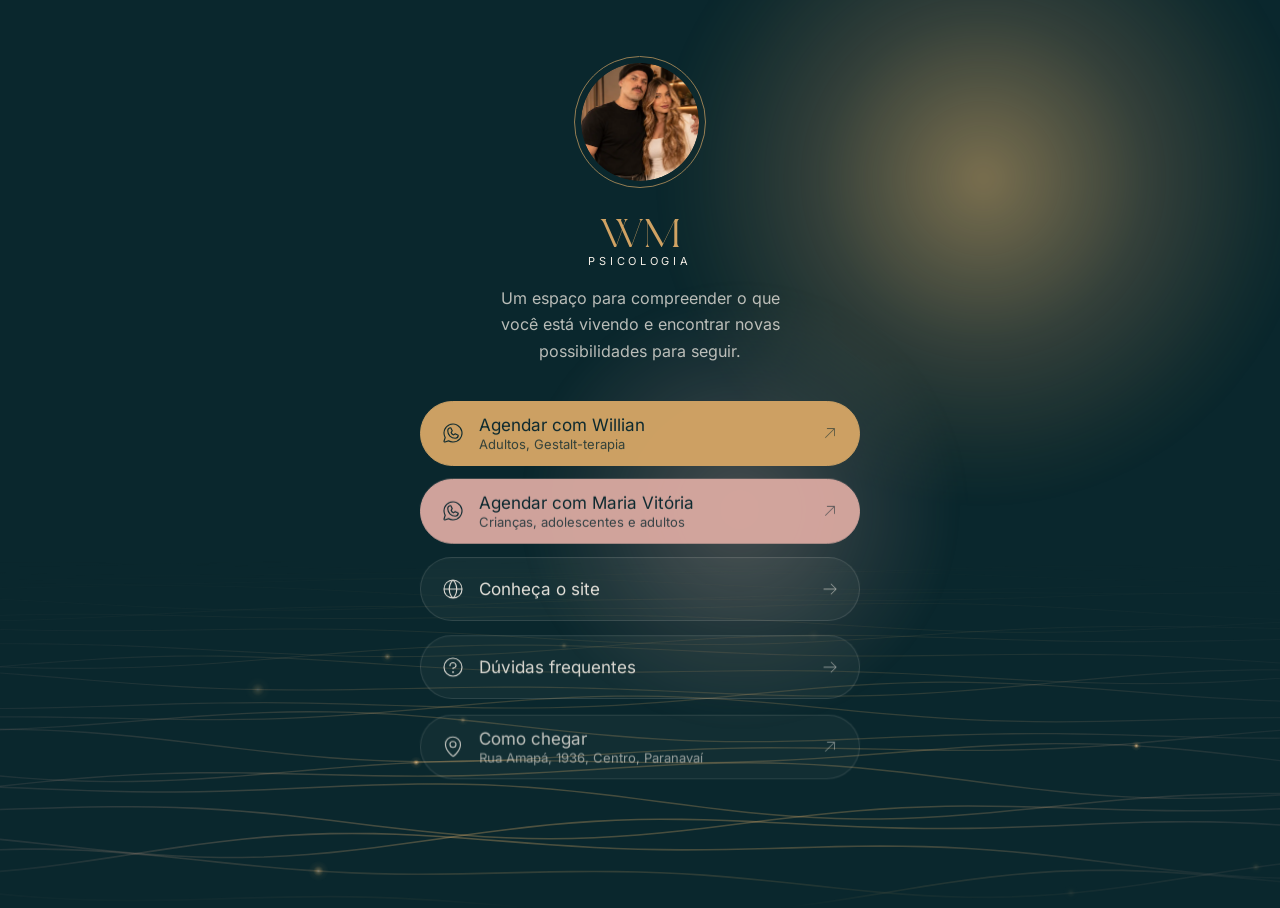
==== links/index.html @ 9122e063 "Adiciona camada de motion: abertura com a ponte, rio animado e animações de rolagem GSAP (ScrollTrig" ====
<!doctype html>
<html lang="pt-BR">
<head>
  <meta charset="utf-8">
  <meta name="viewport" content="width=device-width, initial-scale=1, viewport-fit=cover">
  <title>Links | WM Psicologia</title>
  <meta name="description" content="Agende com Willian Santos ou Maria Vitória Brandão pelo WhatsApp, conheça o site e veja como chegar à WM Psicologia em Paranavaí.">
  <meta name="theme-color" content="#0a272d">
  <link rel="canonical" href="https://wmpsicologia.com.br/links/">
  <meta property="og:type" content="website">
  <meta property="og:locale" content="pt_BR">
  <meta property="og:title" content="WM Psicologia">
  <meta property="og:description" content="Psicoterapia presencial em Paranavaí e online.">
  <meta property="og:url" content="https://wmpsicologia.com.br/links/">
  <meta property="og:image" content="https://wmpsicologia.com.br/assets/img/og-image.jpg">
  <link rel="icon" type="image/png" sizes="48x48" href="../favicon-48.png">
  <link rel="apple-touch-icon" href="../apple-touch-icon.png">
  <link rel="preload" href="../assets/fonts/aleiakids.woff2" as="font" type="font/woff2" crossorigin>
  <link rel="stylesheet" href="../assets/css/style.css">
  <script>
    (function (d) {
      var h = d.documentElement;
      h.classList.add('js');
      if (window.matchMedia('(prefers-reduced-motion: reduce)').matches) return;
      h.classList.add('motion');
      setTimeout(function () { if (!window.__wmMotion) h.classList.remove('motion'); }, 4000);
    })(document);
  </script>
  <style>
    body { background: var(--ink); color: var(--on-dark); padding-bottom: 0; }
    .bio { position: relative; min-height: 100dvh; overflow: hidden; display: flex; justify-content: center; padding: 56px 20px 40px; }
    .bio__inner { position: relative; z-index: 1; width: 100%; max-width: 440px; display: flex; flex-direction: column; align-items: center; text-align: center; }
    .bio__photo { position: relative; width: 132px; height: 132px; border-radius: 50%; padding: 7px; }
    .bio__photo > div { width: 100%; height: 100%; border-radius: 50%; overflow: hidden; }
    .bio__ring { position: absolute; inset: 0; width: 100%; height: 100%; overflow: visible; transform: rotate(-90deg); }
    .bio__ring circle { fill: none; stroke: rgba(209,163,100,.7); stroke-width: 1; }
    .motion .bio__inner > * { visibility: hidden; }
    .bio .river { height: 42%; }
    .bio-link { position: relative; overflow: hidden; }
    .bio-link::before { content: ""; position: absolute; inset: 0; border-radius: inherit; pointer-events: none; background: radial-gradient(260px circle at var(--mx, 50%) var(--my, 50%), rgba(255,244,228,.16), transparent 65%); opacity: 0; transition: opacity .4s var(--ease); }
    .bio-link:hover::before { opacity: 1; }
    .bio-link > * { position: relative; }
    .bio-link .icon:first-child { transition: transform .5s var(--ease); }
    .bio-link:hover .icon:last-child { transform: translate(3px, -3px); }
    .bio-link .icon:last-child { transition: transform .5s var(--ease), opacity .3s; }
    .bio__photo img { width: 100%; height: 100%; border-radius: 50%; object-fit: cover; object-position: 50% 12%; }
    .bio .brand { align-items: center; margin-top: 24px; }
    .bio .brand__wm { font-size: 2.5rem; }
    .bio .brand__sub { font-size: .6875rem; }
    .bio__tag { margin: 18px 0 36px; color: var(--on-dark-muted); font-size: 1rem; max-width: 30ch; }
    .bio__links { width: 100%; display: grid; gap: 12px; }
    .bio-link { display: flex; align-items: center; gap: 14px; width: 100%; min-height: 64px; padding: 12px 20px; border-radius: var(--pill); text-decoration: none; text-align: left; border: 1px solid var(--on-dark-faint); background: rgba(246,240,232,.04); color: var(--on-dark); transition: border-color .35s var(--ease), background-color .35s var(--ease), transform .35s var(--ease); }
    .bio-link:hover { border-color: rgba(209,163,100,.6); background: rgba(246,240,232,.08); }
    .bio-link:active { transform: scale(.99); }
    .bio-link .icon { width: 24px; height: 24px; }
    .bio-link span { flex: 1; display: flex; flex-direction: column; line-height: 1.3; }
    .bio-link small { font-size: .8125rem; opacity: .75; }
    .bio-link .icon:last-child { width: 18px; height: 18px; opacity: .6; }
    .bio-link--will { background: var(--gold); border-color: var(--gold); color: var(--ink); }
    .bio-link--will:hover { background: var(--gold-200); border-color: var(--gold-200); }
    .bio-link--mavi { background: var(--rose); border-color: var(--rose); color: var(--ink); }
    .bio-link--mavi:hover { background: #e4b9b2; border-color: #e4b9b2; }
    .bio-link--will small, .bio-link--mavi small { opacity: .8; }
    .bio__foot { margin-top: 40px; font-size: .8125rem; color: var(--on-dark-muted); line-height: 1.7; }
  </style>
</head>
<body>
  <svg width="0" height="0" style="position:absolute" aria-hidden="true">
    <!-- Ícones: Phosphor Icons (light), licença MIT -->
    <symbol id="i-wa" viewBox="0 0 256 256"><path d="M186.68,146.63l-32-16a6,6,0,0,0-6,.38L133,141.46A42.49,42.49,0,0,1,114.54,123L125,107.33a6,6,0,0,0,.38-6l-16-32A6,6,0,0,0,104,66a38,38,0,0,0-38,38,86.1,86.1,0,0,0,86,86,38,38,0,0,0,38-38A6,6,0,0,0,186.68,146.63ZM152,178a74.09,74.09,0,0,1-74-74,26,26,0,0,1,22.42-25.75l12.66,25.32-10.39,15.58a6,6,0,0,0-.54,5.63,54.43,54.43,0,0,0,29.07,29.07,6,6,0,0,0,5.63-.54l15.58-10.39,25.32,12.66A26,26,0,0,1,152,178ZM128,26A102,102,0,0,0,38.35,176.69L26.73,211.56a14,14,0,0,0,17.71,17.71l34.87-11.62A102,102,0,1,0,128,26Zm0,192a90,90,0,0,1-45.06-12.08,6.09,6.09,0,0,0-3-.81,6.2,6.2,0,0,0-1.9.31L40.65,217.88a2,2,0,0,1-2.53-2.53L50.58,178a6,6,0,0,0-.5-4.91A90,90,0,1,1,128,218Z"/></symbol>
    <symbol id="i-pin" viewBox="0 0 256 256"><path d="M128,66a38,38,0,1,0,38,38A38,38,0,0,0,128,66Zm0,64a26,26,0,1,1,26-26A26,26,0,0,1,128,130Zm0-112a86.1,86.1,0,0,0-86,86c0,30.91,14.34,63.74,41.47,94.94a252.32,252.32,0,0,0,41.09,38,6,6,0,0,0,6.88,0,252.32,252.32,0,0,0,41.09-38c27.13-31.2,41.47-64,41.47-94.94A86.1,86.1,0,0,0,128,18Zm0,206.51C113,212.93,54,163.62,54,104a74,74,0,0,1,148,0C202,163.62,143,212.93,128,224.51Z"/></symbol>
    <symbol id="i-arrow" viewBox="0 0 256 256"><path d="M220.24,132.24l-72,72a6,6,0,0,1-8.48-8.48L201.51,134H40a6,6,0,0,1,0-12H201.51L139.76,60.24a6,6,0,0,1,8.48-8.48l72,72A6,6,0,0,1,220.24,132.24Z"/></symbol>
    <symbol id="i-arrow-ur" viewBox="0 0 256 256"><path d="M198,64V168a6,6,0,0,1-12,0V78.48L68.24,196.24a6,6,0,0,1-8.48-8.48L177.52,70H88a6,6,0,0,1,0-12H192A6,6,0,0,1,198,64Z"/></symbol>
    <symbol id="i-plus" viewBox="0 0 256 256"><path d="M222,128a6,6,0,0,1-6,6H134v82a6,6,0,0,1-12,0V134H40a6,6,0,0,1,0-12h82V40a6,6,0,0,1,12,0v82h82A6,6,0,0,1,222,128Z"/></symbol>
    <symbol id="i-nav" viewBox="0 0 256 256"><path d="M236.65,108.1,60.72,42.83l-.13,0A14,14,0,0,0,42.78,60.59s0,.09,0,.13L108.1,236.65A13.77,13.77,0,0,0,121.28,246h.26a13.8,13.8,0,0,0,13.14-9.88l0-.15,22.14-79.1L236,134.73l.15,0a14,14,0,0,0,.53-26.58Zm-4,15.1-82.26,23a6,6,0,0,0-4.16,4.16l-23,82.26a1.85,1.85,0,0,1-1.86,1.36,1.82,1.82,0,0,1-1.92-1.35.61.61,0,0,0,0-.12L54.11,56.62a2,2,0,0,1,2.51-2.51l175.91,65.26.12,0a2,2,0,0,1,0,3.79Z"/></symbol>
    <symbol id="i-globe" viewBox="0 0 256 256"><path d="M128,26A102,102,0,1,0,230,128,102.12,102.12,0,0,0,128,26Zm89.8,96H173.89c-1.54-40.77-18.48-68.23-30.43-82.67A90.19,90.19,0,0,1,217.8,122ZM128,215.83a110,110,0,0,1-15.19-19.45A128.37,128.37,0,0,1,94.13,134h67.74a128.37,128.37,0,0,1-18.68,62.38A110,110,0,0,1,128,215.83ZM94.13,122a128.37,128.37,0,0,1,18.68-62.38A110,110,0,0,1,128,40.17a110,110,0,0,1,15.19,19.45A128.37,128.37,0,0,1,161.87,122Zm18.41-82.67c-12,14.44-28.89,41.9-30.43,82.67H38.2A90.19,90.19,0,0,1,112.54,39.33ZM38.2,134H82.11c1.54,40.77,18.48,68.23,30.43,82.67A90.19,90.19,0,0,1,38.2,134Zm105.26,82.67c11.95-14.44,28.89-41.9,30.43-82.67H217.8A90.19,90.19,0,0,1,143.46,216.67Z"/></symbol>
    <symbol id="i-home" viewBox="0 0 256 256"><path d="M240,210H222V131.17l5.76,5.76a6,6,0,0,0,8.48-8.49L137.9,30.09a14,14,0,0,0-19.8,0L19.76,128.44a6,6,0,0,0,8.48,8.49L34,131.17V210H16a6,6,0,0,0,0,12H240a6,6,0,0,0,0-12ZM46,119.17l80.58-80.59a2,2,0,0,1,2.84,0L210,119.17V210H158V152a6,6,0,0,0-6-6H104a6,6,0,0,0-6,6v58H46ZM146,210H110V158h36Z"/></symbol>
    <symbol id="i-question" viewBox="0 0 256 256"><path d="M138,180a10,10,0,1,1-10-10A10,10,0,0,1,138,180ZM128,74c-21,0-38,15.25-38,34v4a6,6,0,0,0,12,0v-4c0-12.13,11.66-22,26-22s26,9.87,26,22-11.66,22-26,22a6,6,0,0,0-6,6v8a6,6,0,0,0,12,0v-2.42c18.11-2.58,32-16.66,32-33.58C166,89.25,149,74,128,74Zm102,54A102,102,0,1,1,128,26,102.12,102.12,0,0,1,230,128Zm-12,0a90,90,0,1,0-90,90A90.1,90.1,0,0,0,218,128Z"/></symbol>
  </svg>
  <main class="bio">
    <div class="glow" aria-hidden="true"></div>
    <canvas class="river" data-river aria-hidden="true"></canvas>
    <div class="bio__inner">
      <div class="bio__photo">
        <svg class="bio__ring" viewBox="0 0 132 132" aria-hidden="true" focusable="false"><circle cx="66" cy="66" r="65.5"/></svg>
        <div><img src="../assets/img/duo-arch-sm.webp" width="480" height="586" alt="Willian Santos e Maria Vitória Brandão"></div>
      </div>
      <a class="brand" href="../" aria-label="WM Psicologia, página inicial">
        <span class="brand__wm">WM</span>
        <span class="brand__sub">Psicologia</span>
      </a>
      <p class="bio__tag">Um espaço para compreender o que você está vivendo e encontrar novas possibilidades para seguir.</p>

      <div class="bio__links">
        <a class="bio-link bio-link--will" href="https://wa.me/5544998460313?text=Ol%C3%A1%2C%20Willian!%20Vim%20pelo%20site%20da%20WM%20Psicologia%20e%20gostaria%20de%20agendar%20uma%20conversa." target="_blank" rel="noopener">
          <svg class="icon" aria-hidden="true"><use href="#i-wa"/></svg>
          <span>Agendar com Willian<small>Adultos, Gestalt-terapia</small></span>
          <svg class="icon" aria-hidden="true"><use href="#i-arrow-ur"/></svg>
        </a>
        <a class="bio-link bio-link--mavi" href="https://wa.me/5544991788720?text=Ol%C3%A1%2C%20Maria%20Vit%C3%B3ria!%20Vim%20pelo%20site%20da%20WM%20Psicologia%20e%20gostaria%20de%20agendar%20uma%20conversa." target="_blank" rel="noopener">
          <svg class="icon" aria-hidden="true"><use href="#i-wa"/></svg>
          <span>Agendar com Maria Vitória<small>Crianças, adolescentes e adultos</small></span>
          <svg class="icon" aria-hidden="true"><use href="#i-arrow-ur"/></svg>
        </a>
        <a class="bio-link" href="../">
          <svg class="icon" aria-hidden="true"><use href="#i-globe"/></svg>
          <span>Conheça o site</span>
          <svg class="icon" aria-hidden="true"><use href="#i-arrow"/></svg>
        </a>
        <a class="bio-link" href="../#duvidas">
          <svg class="icon" aria-hidden="true"><use href="#i-question"/></svg>
          <span>Dúvidas frequentes</span>
          <svg class="icon" aria-hidden="true"><use href="#i-arrow"/></svg>
        </a>
        <a class="bio-link" href="https://www.google.com/maps/dir/?api=1&amp;destination=Rua%20Amap%C3%A1%2C%201936%2C%20Centro%2C%20Paranava%C3%AD%20-%20PR" target="_blank" rel="noopener">
          <svg class="icon" aria-hidden="true"><use href="#i-pin"/></svg>
          <span>Como chegar<small>Rua Amapá, 1936, Centro, Paranavaí</small></span>
          <svg class="icon" aria-hidden="true"><use href="#i-arrow-ur"/></svg>
        </a>
      </div>

      <p class="bio__foot">Willian Santos, CRP 08/20970<br>Maria Vitória Brandão, CRP 08/48935</p>
    </div>
  </main>
  <script src="../assets/js/vendor/gsap.min.js" defer></script>
  <script src="../assets/js/vendor/ScrollTrigger.min.js" defer></script>
  <script src="../assets/js/vendor/SplitText.min.js" defer></script>
  <script src="../assets/js/vendor/DrawSVGPlugin.min.js" defer></script>
  <script src="../assets/js/vendor/MotionPathPlugin.min.js" defer></script>
  <script src="../assets/js/vendor/CustomEase.min.js" defer></script>
  <script src="../assets/js/vendor/lenis.min.js" defer></script>
  <script src="../assets/js/river.js" defer></script>
  <script src="../assets/js/main.js" defer></script>
</body>
</html>
---- assets/css/style.css ----
/* =========================================================
   WM Psicologia
   Mesclagem de marcas: Willian Santos (azul profundo + dourado)
   e Maria Vitória Brandão (areia + rosé).
   ========================================================= */

@font-face {
  font-family: "Aleiakids";
  src: url("../fonts/aleiakids.woff2") format("woff2");
  font-weight: 400;
  font-style: normal;
  font-display: swap;
}
@font-face {
  font-family: "Inter";
  src: url("../fonts/inter-latin.woff2") format("woff2");
  font-weight: 100 900;
  font-style: normal;
  font-display: swap;
  unicode-range: U+0000-00FF, U+0131, U+0152-0153, U+02BB-02BC, U+02C6, U+02DA, U+02DC, U+0304, U+0308, U+0329, U+2000-206F, U+20AC, U+2122, U+2191, U+2193, U+2212, U+2215, U+FEFF, U+FFFD;
}
@font-face {
  font-family: "Inter";
  src: url("../fonts/inter-latin-ext.woff2") format("woff2");
  font-weight: 100 900;
  font-style: normal;
  font-display: swap;
  unicode-range: U+0100-02BA, U+02BD-02C5, U+02C7-02CC, U+02CE-02D7, U+02DD-02FF, U+0304, U+0308, U+0329, U+1D00-1DBF, U+1E00-1E9F, U+1EF2-1EFF, U+2020, U+20A0-20AB, U+20AD-20C0, U+2113, U+2C60-2C7F, U+A720-A7FF;
}

:root {
  /* Willian Santos */
  --ink: #0a272d;
  --ink-950: #031317;
  --ink-900: #071e23;
  --ink-800: #133a42;
  --ink-700: #1c4e58;
  --gold: #d1a364;
  --gold-200: #eeba73;
  --gold-50: #faefe4;
  /* Maria Vitória Brandão */
  --sand: #f6f0e8;
  --paper: #fbf8f4;
  --rose: #d9a8a0;
  --rose-soft: #f1e0db;
  --tinta: #43393a;

  --on-dark: #f6f0e8;
  --on-dark-muted: rgba(246, 240, 232, 0.74);
  --on-dark-faint: rgba(246, 240, 232, 0.14);
  --on-light: #0a272d;
  --on-light-muted: rgba(10, 39, 45, 0.74);
  --on-light-faint: rgba(10, 39, 45, 0.12);

  --serif: "Aleiakids", "Cormorant Garamond", Georgia, serif;
  --sans: "Inter", system-ui, -apple-system, "Segoe UI", Roboto, sans-serif;

  --radius: 20px;
  --radius-lg: 28px;
  --pill: 999px;
  --container: 1240px;
  --gutter: clamp(20px, 4vw, 48px);
  --section-y: clamp(88px, 11vw, 152px);
  --header-h: 72px;
  --ease: cubic-bezier(0.16, 1, 0.3, 1);
}

*, *::before, *::after { box-sizing: border-box; }
html { -webkit-text-size-adjust: 100%; scroll-behavior: smooth; scroll-padding-top: calc(var(--header-h) + 16px); }
body {
  margin: 0;
  font-family: var(--sans);
  font-size: 1.0625rem;
  line-height: 1.65;
  color: var(--on-light);
  background: var(--sand);
  -webkit-font-smoothing: antialiased;
  text-rendering: optimizeLegibility;
}
img { display: block; max-width: 100%; height: auto; }
a { color: inherit; }
p { margin: 0 0 1em; }
h1, h2, h3 { font-family: var(--serif); font-weight: 400; line-height: 1.1; letter-spacing: -0.005em; margin: 0; text-wrap: balance; }
ul, ol { margin: 0; padding: 0; list-style: none; }
button { font: inherit; }
:focus-visible { outline: 2px solid var(--gold); outline-offset: 3px; border-radius: 6px; }

.sr-only { position: absolute; width: 1px; height: 1px; padding: 0; margin: -1px; overflow: hidden; clip: rect(0 0 0 0); white-space: nowrap; border: 0; }
.skip-link { position: absolute; left: 16px; top: -60px; z-index: 100; background: var(--gold); color: var(--ink); padding: 10px 16px; border-radius: var(--pill); font-weight: 600; text-decoration: none; }
.skip-link:focus { top: 12px; }

.container { width: 100%; max-width: var(--container); margin: 0 auto; padding: 0 var(--gutter); }
.section { position: relative; padding: var(--section-y) 0; overflow: hidden; }
.is-dark { background: var(--ink); color: var(--on-dark); }
.is-sand { background: var(--sand); }
.is-paper { background: var(--paper); }

.icon { width: 1.25em; height: 1.25em; flex: none; fill: currentColor; }

/* Warm glow inspired by the references, recoloured to the brand gold and rosé */
.glow { position: absolute; inset: 0; pointer-events: none; z-index: 0; }
.glow::before, .glow::after { content: ""; position: absolute; border-radius: 50%; filter: blur(10px); }
.glow::before {
  width: min(900px, 110vw); aspect-ratio: 1; right: -12%; top: -30%;
  background: radial-gradient(closest-side, rgba(238, 186, 115, 0.5), rgba(214, 160, 110, 0.2) 38%, rgba(209, 163, 100, 0.05) 62%, transparent 74%);
}
.glow::after {
  width: min(620px, 90vw); aspect-ratio: 1; right: 18%; top: 22%;
  background: radial-gradient(closest-side, rgba(217, 168, 160, 0.3), rgba(217, 168, 160, 0.08) 50%, transparent 72%);
}
.glow--low::before { top: auto; bottom: -55%; right: auto; left: -18%; opacity: 0.7; }
.glow--low::after { top: auto; bottom: -10%; right: auto; left: 20%; }
.glow--center::before { right: 50%; transform: translateX(50%); top: -40%; }
.glow--center::after { right: 50%; transform: translateX(50%); top: 10%; }
.section > .container, .hero > .container { position: relative; z-index: 1; }

/* Thin outline circles, echoing ref1 */
.rings { position: absolute; pointer-events: none; z-index: 0; display: grid; grid-template-columns: repeat(3, 1fr); gap: 18px; }
.rings span { width: clamp(64px, 8vw, 104px); aspect-ratio: 1; border-radius: 50%; border: 1px solid rgba(209, 163, 100, 0.18); }

/* ---------- Typography helpers ---------- */
.eyebrow { font-size: 0.8125rem; letter-spacing: 0.16em; text-transform: uppercase; font-weight: 500; color: var(--gold); margin: 0 0 22px; }
.h-xl { font-size: clamp(2.5rem, 5.4vw, 4.5rem); }
.h-lg { font-size: clamp(2.125rem, 4.2vw, 3.5rem); }
.h-md { font-size: clamp(1.625rem, 2.6vw, 2.25rem); }
.lead { font-size: clamp(1.125rem, 1.5vw, 1.3125rem); line-height: 1.55; }
.muted-dark { color: var(--on-dark-muted); }
.muted-light { color: var(--on-light-muted); }
.accent { color: var(--gold); }

/* ---------- Buttons ---------- */
.btn {
  display: inline-flex; align-items: center; justify-content: center; gap: 10px;
  min-height: 52px; padding: 0 26px; border-radius: var(--pill);
  font-weight: 500; font-size: 1rem; letter-spacing: 0.005em; text-decoration: none; white-space: nowrap;
  border: 1px solid transparent; cursor: pointer;
  transition: transform 0.35s var(--ease), background-color 0.35s var(--ease), color 0.35s var(--ease), border-color 0.35s var(--ease), box-shadow 0.35s var(--ease);
}
.btn:active { transform: translateY(1px) scale(0.99); }
.btn .icon { width: 1.25em; height: 1.25em; }
.btn--gold { background: var(--gold); color: var(--ink); }
.btn--gold:hover { background: var(--gold-200); box-shadow: 0 10px 30px -12px rgba(209, 163, 100, 0.65); }
.btn--rose { background: var(--rose); color: var(--ink); }
.btn--rose:hover { background: #e4b9b2; box-shadow: 0 10px 30px -12px rgba(217, 168, 160, 0.7); }
.btn--ghost-dark { color: var(--on-dark); border-color: rgba(246, 240, 232, 0.32); }
.btn--ghost-dark:hover { border-color: var(--gold); color: var(--gold); }
.btn--ghost-light { color: var(--ink); border-color: rgba(10, 39, 45, 0.28); }
.btn--ghost-light:hover { border-color: var(--ink); background: var(--ink); color: var(--on-dark); }
.btn--ink { background: var(--ink); color: var(--on-dark); }
.btn--ink:hover { background: var(--ink-800); }

.text-link { display: inline-flex; align-items: center; gap: 8px; font-weight: 500; text-decoration: none; border-bottom: 1px solid currentColor; padding-bottom: 2px; transition: gap 0.3s var(--ease), color 0.3s var(--ease); }
.text-link:hover { gap: 12px; }

/* ---------- Header ---------- */
.site-header {
  position: fixed; inset: 0 0 auto 0; z-index: 50; height: calc(var(--header-h) + env(safe-area-inset-top, 0px)); padding-top: env(safe-area-inset-top, 0px);
  display: flex; align-items: center; color: var(--on-dark);
  transition: background-color 0.4s var(--ease), box-shadow 0.4s var(--ease);
}
.site-header.is-solid { background: rgba(7, 30, 35, 0.9); -webkit-backdrop-filter: blur(14px); backdrop-filter: blur(14px); box-shadow: 0 1px 0 var(--on-dark-faint); }
.site-header .container { display: flex; align-items: center; justify-content: space-between; gap: 24px; }
.brand { display: inline-flex; flex-direction: column; line-height: 1; text-decoration: none; }
.brand__wm { font-family: var(--serif); font-size: 1.75rem; color: var(--gold); letter-spacing: 0.02em; }
.brand__sub { font-size: 0.625rem; letter-spacing: 0.34em; text-transform: uppercase; margin-top: 4px; color: var(--on-dark); }
.nav { display: flex; align-items: center; gap: clamp(20px, 2.6vw, 36px); }
.nav a:not(.btn) { font-size: 0.9375rem; text-decoration: none; color: var(--on-dark-muted); transition: color 0.3s; }
.nav a:not(.btn):hover { color: var(--gold); }
.nav .btn { min-height: 42px; padding: 0 20px; font-size: 0.9375rem; }

/* ---------- Hero ---------- */
.hero { position: relative; min-height: 100dvh; display: flex; align-items: center; padding: calc(var(--header-h) + 40px) 0 72px; background: var(--ink); color: var(--on-dark); overflow: hidden; }
.hero__grid { display: grid; grid-template-columns: 1.08fr 0.92fr; gap: clamp(40px, 6vw, 96px); align-items: center; }
.hero h1 { max-width: 13ch; }
.hero__sub { margin: 28px 0 40px; max-width: 34ch; color: var(--on-dark-muted); }
.hero__actions { display: flex; flex-wrap: wrap; align-items: center; gap: 16px 28px; }
.hero__actions .text-link { color: var(--on-dark); }
.hero__media { position: relative; justify-self: end; width: min(100%, 470px); }
.arch { position: relative; border-radius: 999px 999px var(--radius-lg) var(--radius-lg); overflow: hidden; aspect-ratio: 770 / 940; background: var(--ink-800); }
.arch img { width: 100%; height: 100%; object-fit: cover; }
.arch-outline { position: absolute; left: 36px; top: -18px; width: calc(100% - 18px); height: calc(100% - 18px); overflow: visible; pointer-events: none; z-index: -1; }
.arch-outline path { fill: none; stroke: rgba(209, 163, 100, 0.55); stroke-width: 1; }
.hero .rings { left: -56px; bottom: -64px; }

/* ---------- Empathy ---------- */
.statement { font-size: clamp(2rem, 4.6vw, 3.875rem); line-height: 1.12; max-width: 20ch; }
.statement .soft { color: #84663d; }
.empathy__body { margin: clamp(48px, 6vw, 80px) 0 0 auto; width: min(100%, 560px); color: var(--on-light-muted); }
.empathy__body p:first-child { color: var(--on-light); font-size: 1.1875rem; }
.flow-line { position: absolute; left: 0; right: 0; bottom: 0; width: 100%; height: 160px; pointer-events: none; }
.flow-line path { fill: none; stroke: var(--gold); stroke-width: 1.2; opacity: 0.55; }

/* ---------- When to seek ---------- */
.when__head { max-width: 640px; }
.when__head p { margin-top: 18px; }
.when__grid { display: grid; grid-template-columns: repeat(3, 1fr); gap: 0 clamp(24px, 3.5vw, 56px); margin-top: clamp(48px, 6vw, 80px); counter-reset: when; }
.when__grid li { counter-increment: when; padding: 26px 0 34px; border-top: 1px solid var(--on-dark-faint); font-size: 1.0625rem; line-height: 1.55; color: var(--on-dark); }
.when__grid li::before { content: counter(when, decimal-leading-zero); display: block; font-family: var(--serif); color: var(--gold); font-size: 1.375rem; margin-bottom: 10px; }
.when__close { margin-top: clamp(48px, 6vw, 72px); display: flex; flex-wrap: wrap; align-items: end; justify-content: space-between; gap: 32px; padding-top: clamp(40px, 5vw, 56px); border-top: 1px solid rgba(209, 163, 100, 0.35); }
.when__close p { font-family: var(--serif); font-size: clamp(1.75rem, 3.2vw, 2.625rem); line-height: 1.15; color: var(--gold); margin: 0; max-width: 22ch; }

/* ---------- Approach ---------- */
.approach__grid { display: grid; grid-template-columns: 0.9fr 1.1fr; gap: clamp(48px, 7vw, 120px); align-items: start; }
.approach__intro { position: sticky; top: calc(var(--header-h) + 40px); }
.approach__intro .h-lg { margin-bottom: 24px; }
.approach__lines { margin-top: 36px; display: grid; gap: 18px; }
.approach__lines div { display: grid; grid-template-columns: 44px 1fr; gap: 16px; align-items: start; }
.approach__lines img { width: 44px; height: auto; margin-top: 4px; }
.approach__lines p { margin: 0; color: var(--on-light-muted); font-size: 0.98rem; }
.approach__lines strong { color: var(--on-light); font-weight: 600; }
.path { position: relative; padding-left: 56px; }
.path__rail { position: absolute; left: 11px; top: 20px; bottom: 20px; width: 2px; background: rgba(209, 163, 100, 0.22); border-radius: 2px; overflow: hidden; }
.path__fill { position: absolute; inset: 0; background: var(--gold); transform-origin: top; }
.path__step { position: relative; padding-bottom: clamp(40px, 5vw, 64px); }
.path__step:last-child { padding-bottom: 0; }
.path__step::before { content: ""; position: absolute; z-index: 1; left: -56px; top: 8px; width: 24px; height: 24px; border-radius: 50%; background: var(--gold); border: 2px solid var(--gold); box-shadow: 0 0 0 0 rgba(209, 163, 100, 0.45); transition: background-color 0.5s var(--ease), box-shadow 0.8s var(--ease); }
.motion .path__step::before { background: var(--sand); }
.motion .path__step.is-active::before { background: var(--gold); box-shadow: 0 0 0 8px rgba(209, 163, 100, 0.16); }
.path__step h3 { font-size: clamp(1.5rem, 2.2vw, 2rem); margin-bottom: 14px; }
.path__step p { color: var(--on-light-muted); margin: 0; max-width: 52ch; }

/* ---------- Professionals ---------- */
.pros__head { max-width: 680px; margin-bottom: clamp(48px, 6vw, 80px); }
.pros__head p { margin-top: 18px; }
.pros__grid { display: grid; grid-template-columns: 1fr 1fr; gap: clamp(24px, 3vw, 40px); align-items: start; }
.pro { border-radius: var(--radius-lg); overflow: hidden; display: flex; flex-direction: column; }
.pro--will { background: var(--ink); color: var(--on-dark); }
.pro--mavi { background: var(--rose-soft); color: var(--tinta); margin-top: clamp(0px, 6vw, 88px); }
.pro__photo { aspect-ratio: 4 / 5; overflow: hidden; }
.pro__photo img { width: 100%; height: 100%; object-fit: cover; transition: transform 1.2s var(--ease); }
.pro:hover .pro__photo img { transform: scale(1.03); }
.pro__body { padding: clamp(28px, 3.4vw, 44px); display: flex; flex-direction: column; gap: 22px; }
.pro__top { display: flex; justify-content: space-between; align-items: flex-start; gap: 16px; }
.pro__name { font-size: clamp(1.75rem, 2.6vw, 2.25rem); }
.pro__crp { margin-top: 8px; font-size: 0.875rem; letter-spacing: 0.04em; }
.pro--will .pro__crp { color: var(--gold); }
.pro--mavi .pro__crp { color: #8a5a52; }
.pro__symbol { width: 56px; height: auto; flex: none; opacity: 0.95; }
.pro__bio { margin: 0; font-size: 1.0625rem; }
.pro--will .pro__bio { color: var(--on-dark-muted); }
.pro__facts { display: grid; gap: 0; }
.pro__facts div { display: grid; grid-template-columns: 120px 1fr; gap: 16px; padding: 14px 0; font-size: 0.96rem; }
.pro__facts div + div { border-top: 1px solid; }
.pro--will .pro__facts div + div { border-color: var(--on-dark-faint); }
.pro--mavi .pro__facts div + div { border-color: rgba(67, 57, 58, 0.14); }
.pro__facts dt { opacity: 0.7; }
.pro__facts dd { margin: 0; }
.plans { display: flex; flex-wrap: wrap; gap: 6px; margin-top: 10px; }
.plans li { font-size: 0.8125rem; padding: 4px 11px; border-radius: var(--pill); background: rgba(255, 255, 255, 0.55); border: 1px solid rgba(67, 57, 58, 0.12); }
.pro .btn { align-self: flex-start; margin-top: 6px; }
.pro--mavi .btn--rose { background: var(--tinta); color: var(--sand); }
.pro--mavi .btn--rose:hover { background: #564a4b; box-shadow: 0 10px 30px -14px rgba(67, 57, 58, 0.6); }

/* ---------- First contact ---------- */
.steps__head { max-width: 640px; }
.steps-wrap { position: relative; margin-top: clamp(56px, 7vw, 96px); }
.steps { display: grid; grid-template-columns: repeat(3, 1fr); gap: clamp(28px, 4vw, 64px); position: relative; }
.steps__line { position: absolute; top: 34px; left: 0; right: 0; height: 1px; background: rgba(209, 163, 100, 0.18); }
.steps__fill { position: absolute; inset: 0; background: linear-gradient(90deg, var(--gold), var(--rose)); transform-origin: left; }
.steps__dot { position: absolute; left: 0; top: 50%; width: 11px; height: 11px; margin: -5.5px 0 0 -5.5px; border-radius: 50%; background: var(--gold-50); box-shadow: 0 0 0 4px rgba(209, 163, 100, 0.25), 0 0 24px 6px rgba(238, 186, 115, 0.55); opacity: 0; }
.step__num { position: relative; z-index: 1; display: inline-grid; place-items: center; width: 68px; height: 68px; border-radius: 50%; background: var(--ink); border: 1px solid var(--gold); font-family: var(--serif); font-size: 1.75rem; color: var(--gold); margin-bottom: 28px; }
.step h3 { font-size: clamp(1.375rem, 2vw, 1.75rem); margin-bottom: 12px; }
.step p { color: var(--on-dark-muted); margin: 0; max-width: 34ch; }
.steps__cta { margin-top: clamp(48px, 6vw, 72px); }

/* ---------- Location ---------- */
.place__grid { display: grid; grid-template-columns: 1fr 1fr; gap: clamp(40px, 6vw, 96px); align-items: center; }
.place__text .h-lg { margin-bottom: 24px; }
.place__text > p { color: var(--on-light-muted); max-width: 46ch; }
.address { display: flex; gap: 16px; align-items: flex-start; margin: 36px 0; padding: 24px 0; border-top: 1px solid var(--on-light-faint); border-bottom: 1px solid var(--on-light-faint); }
.address .icon { width: 28px; height: 28px; color: var(--gold); margin-top: 2px; }
.address strong { display: block; font-family: var(--serif); font-weight: 400; font-size: 1.5rem; line-height: 1.2; }
.address span { color: var(--on-light-muted); font-size: 0.96rem; }
.place__actions { display: flex; flex-wrap: wrap; gap: 14px; }
.place__photo { border-radius: var(--radius-lg); overflow: hidden; aspect-ratio: 1000 / 801; }
.place__photo img { width: 100%; height: 100%; object-fit: cover; }
.map { margin-top: clamp(48px, 6vw, 80px); border-radius: var(--radius-lg); overflow: hidden; height: clamp(300px, 36vw, 440px); background: #e9e1d5; border: 1px solid var(--on-light-faint); }
.map iframe { width: 100%; height: 100%; border: 0; display: block; filter: saturate(0.75) sepia(0.12); }

/* ---------- FAQ ---------- */
.faq__grid { display: grid; grid-template-columns: 0.8fr 1.2fr; gap: clamp(40px, 6vw, 96px); align-items: start; }
.faq__intro { position: sticky; top: calc(var(--header-h) + 40px); }
.faq__intro p { margin-top: 20px; color: var(--on-light-muted); }
.faq__intro .text-link { color: var(--ink); margin-top: 8px; }
.faq details { border-top: 1px solid var(--on-light-faint); }
.faq details:last-child { border-bottom: 1px solid var(--on-light-faint); }
.faq summary { list-style: none; cursor: pointer; display: flex; justify-content: space-between; align-items: center; gap: 24px; padding: 24px 0; font-size: 1.125rem; font-weight: 500; }
.faq summary::-webkit-details-marker { display: none; }
.faq summary .icon { width: 22px; height: 22px; color: var(--gold); transition: transform 0.4s var(--ease); }
.faq details[open] summary .icon, .faq details.is-open summary .icon { transform: rotate(45deg); }
.motion .faq details[open]:not(.is-open) summary .icon { transform: none; }
.faq__answer { overflow: hidden; }
.faq summary:hover { color: var(--ink-700); }
.faq__answer { padding: 0 48px 26px 0; color: var(--on-light-muted); }
.faq__answer p { margin: 0; }

/* ---------- Final CTA ---------- */
.final { text-align: center; }
.final .h-xl { max-width: 18ch; margin: 0 auto; }
.final__sub { margin: 24px auto 0; color: var(--on-dark-muted); }
.choices { display: grid; grid-template-columns: 1fr 1fr; gap: 20px; max-width: 880px; margin: clamp(48px, 6vw, 72px) auto 0; text-align: left; }
.choice { display: flex; flex-direction: column; gap: 18px; padding: 32px; border-radius: var(--radius-lg); background: rgba(246, 240, 232, 0.04); border: 1px solid var(--on-dark-faint); transition: border-color 0.4s var(--ease), background-color 0.4s var(--ease); }
.choice:hover { border-color: rgba(209, 163, 100, 0.5); background: rgba(246, 240, 232, 0.07); }
.choice__head { display: flex; align-items: center; gap: 16px; }
.choice__head img { width: 52px; height: 52px; border-radius: 50%; object-fit: cover; object-position: top; }
.choice h3 { font-size: 1.625rem; }
.choice p { margin: 0; color: var(--on-dark-muted); font-size: 0.98rem; }
.choice .btn { width: 100%; margin-top: auto; }

/* ---------- Footer ---------- */
.site-footer { background: var(--ink-950); color: var(--on-dark-muted); padding: 72px 0 40px; font-size: 0.9375rem; }
.footer__grid { display: grid; grid-template-columns: 1.3fr 1fr 1fr; gap: 40px; }
.site-footer .brand__sub { color: var(--on-dark-muted); }
.footer__tag { margin-top: 20px; max-width: 32ch; }
.site-footer h4 { font-family: var(--sans); font-size: 0.8125rem; letter-spacing: 0.14em; text-transform: uppercase; font-weight: 500; color: var(--on-dark); margin: 0 0 16px; }
.site-footer li { margin-bottom: 10px; }
.site-footer a { text-decoration: none; transition: color 0.3s; }
.site-footer a:hover { color: var(--gold); }
.footer__bottom { margin-top: 56px; padding-top: 24px; border-top: 1px solid var(--on-dark-faint); display: flex; flex-wrap: wrap; justify-content: space-between; gap: 12px; font-size: 0.8125rem; }

/* ---------- Mobile sticky WhatsApp bar ---------- */
.mobile-bar { display: none; }

@media (prefers-reduced-motion: reduce) {
  html { scroll-behavior: auto; }
  *, *::before, *::after { transition-duration: 0.01ms !important; animation-duration: 0.01ms !important; }
}

/* ---------- Responsive ---------- */
@media (max-width: 1100px) {
  .when__grid { grid-template-columns: repeat(2, 1fr); }
  .pro__facts div { grid-template-columns: 100px 1fr; }
}

@media (max-width: 900px) {
  :root { --header-h: 64px; }
  .nav a:not(.btn) { display: none; }
  .hero { min-height: auto; padding-top: calc(var(--header-h) + 28px); padding-bottom: 64px; }
  .hero__grid { grid-template-columns: 1fr; gap: 44px; }
  .hero__media { justify-self: center; width: min(100%, 380px); }
  .hero .rings { display: none; }
  .approach__grid, .place__grid, .faq__grid { grid-template-columns: 1fr; }
  .approach__intro, .faq__intro { position: static; }
  .pros__grid { grid-template-columns: 1fr; max-width: 560px; margin: 0 auto; }
  .pro--mavi { margin-top: 0; }
  .steps { grid-template-columns: 1fr; gap: 40px; }
  .steps__line { top: 0; bottom: 0; left: 34px; right: auto; width: 1px; height: auto; }
  .steps__fill { background: linear-gradient(180deg, var(--gold), var(--rose)); transform-origin: top; }
  .steps__dot { left: 50%; top: 0; }
  .step { display: grid; grid-template-columns: 68px 1fr; gap: 0 22px; }
  .step__num { margin-bottom: 0; grid-row: span 2; }
  .choices { grid-template-columns: 1fr; }
  .footer__grid { grid-template-columns: 1fr 1fr; }
  .footer__grid > :first-child { grid-column: 1 / -1; }
}

@media (max-width: 640px) {
  body { font-size: 1rem; }
  .site-footer { padding-bottom: calc(116px + env(safe-area-inset-bottom)); }
  .nav .btn { display: none; }
  .hero__actions .btn { width: 100%; }
  .when__grid { grid-template-columns: 1fr; }
  .when__grid li { padding: 20px 0 24px; }
  .empathy__body { margin-top: 40px; }
  .pro__facts div { grid-template-columns: 1fr; gap: 2px; }
  .place__actions .btn { flex: 1 1 100%; }
  .faq__answer { padding-right: 0; }
  .choice { padding: 26px; }
  .footer__grid { grid-template-columns: 1fr; }

  .mobile-bar {
    display: grid; grid-template-columns: 1fr 1fr; gap: 8px;
    position: fixed; left: 0; right: 0; bottom: 0; z-index: 60;
    padding: 10px 12px calc(10px + env(safe-area-inset-bottom));
    background: rgba(7, 30, 35, 0.94); -webkit-backdrop-filter: blur(14px); backdrop-filter: blur(14px);
    box-shadow: 0 -1px 0 var(--on-dark-faint);
  }
  .mobile-bar .btn { min-height: 48px; padding: 0 12px; font-size: 0.9375rem; gap: 8px; }
}


/* =========================================================
   MOTION
   ========================================================= */

/* Estados iniciais: só escondidos quando o motion está ativo.
   Se o script falhar, o head remove .motion em 4s e tudo aparece. */
.motion .reveal { visibility: hidden; }
.motion .site-header .brand, .motion .nav > * { visibility: hidden; }

/* ---------- Ponte (traço) ---------- */
.bridge { display: block; overflow: visible; }
.bridge path { fill: none; stroke: var(--gold); stroke-linecap: round; stroke-linejoin: round; }
.bridge__towers path { stroke-width: 26; }
.bridge__deck path { stroke-width: 16; }
.bridge__cables path { stroke-width: 13; }
.bridge__hangers path { stroke-width: 10; }
.bridge__river { stroke-width: 22; stroke: var(--gold-200) !important; }

/* ---------- Tela de abertura ---------- */
.intro-screen { display: none; }
.motion.intro .intro-screen {
  display: grid; place-items: center; position: fixed; inset: 0; z-index: 200;
  background: var(--ink-950); color: var(--on-dark);
  clip-path: inset(0 0 0 0);
}
.intro-screen::before {
  content: ""; position: absolute; inset: 0;
  background: radial-gradient(60% 50% at 50% 55%, rgba(209, 163, 100, 0.16), transparent 70%);
}
.intro-screen__inner { position: relative; display: grid; justify-items: center; gap: 28px; }
.bridge--intro { width: min(300px, 62vw); height: auto; }
.intro-screen__word { margin: 0; display: grid; justify-items: center; line-height: 1; }
.intro-screen__wm { font-family: var(--serif); font-size: 3rem; color: var(--gold); letter-spacing: 0.04em; }
.intro-screen__sub { margin-top: 10px; font-size: 0.75rem; letter-spacing: 0.5em; text-transform: uppercase; padding-left: 0.5em; }
.motion.intro body { overflow: hidden; }

/* ---------- Rio ---------- */
.river {
  position: absolute; left: 0; right: 0; bottom: 0; width: 100%; height: 48%;
  pointer-events: none; z-index: 0;
  -webkit-mask-image: linear-gradient(to bottom, transparent 0%, #000 42%, #000 82%, transparent 100%);
          mask-image: linear-gradient(to bottom, transparent 0%, #000 42%, #000 82%, transparent 100%);
}
.river--final { height: 62%; }
.hero .glow { z-index: 0; }

/* ---------- Header: progresso e esconder ao rolar ---------- */
.site-header { transition: background-color 0.4s var(--ease), box-shadow 0.4s var(--ease), transform 0.6s var(--ease); }
.site-header.is-hidden { transform: translateY(-100%); }
.scroll-progress { position: absolute; left: 0; bottom: 0; width: 100%; height: 1px; background: linear-gradient(90deg, var(--gold), var(--rose)); transform-origin: left; transform: scaleX(0); opacity: 0; transition: opacity 0.4s; }
.site-header.is-solid .scroll-progress { opacity: 1; }

/* ---------- Texto dividido ---------- */
.split-line { padding-bottom: 0.06em; margin-bottom: -0.06em; }
.hero h1 .split-line, .final .split-line { padding-bottom: 0.12em; margin-bottom: -0.12em; }

/* ---------- Linha que corre (empatia) ---------- */
.flow-line .flow-line__current { stroke: var(--gold-200); stroke-width: 2; opacity: 0.9; stroke-dasharray: 46 460; }

/* ---------- Quando procurar: linha que acende ---------- */
.when__grid li { position: relative; transition: color 0.4s var(--ease); }
.when__grid li .when__bar { position: absolute; left: 0; top: -1px; height: 1px; width: 100%; background: var(--gold); transform-origin: left; transform: scaleX(0); transition: transform 0.9s var(--ease); }
.when__grid li:hover .when__bar { transform: scaleX(1); }
.when__grid li > .when__text { display: block; transition: transform 0.6s var(--ease); }
.when__grid li:hover > .when__text { transform: translateX(6px); }

/* ---------- Cards dos profissionais: inclinação e brilho ---------- */
.pros__grid { perspective: 1400px; }
.pro { position: relative; transform-style: preserve-3d; will-change: transform; }
.pro::after {
  content: ""; position: absolute; inset: 0; border-radius: inherit; pointer-events: none; z-index: 2;
  background: radial-gradient(420px circle at var(--mx, 50%) var(--my, 30%), rgba(255, 244, 228, 0.16), transparent 60%);
  opacity: 0; transition: opacity 0.5s var(--ease);
}
.pro:hover::after { opacity: 1; }
.pro--mavi::after { background: radial-gradient(420px circle at var(--mx, 50%) var(--my, 30%), rgba(255, 255, 255, 0.35), transparent 60%); }
.pro__photo { position: relative; }
.pro__photo img { transform-origin: 50% 40%; }
.pro:hover .pro__photo img { transform: none; }

/* ---------- Convite final: ponte e spotlight ---------- */
.bridge--final { width: 128px; height: auto; margin: 0 auto 36px; }
.choice { position: relative; overflow: hidden; }
.choice::before {
  content: ""; position: absolute; inset: 0; border-radius: inherit; pointer-events: none;
  background: radial-gradient(360px circle at var(--mx, 50%) var(--my, 0%), rgba(209, 163, 100, 0.18), transparent 65%);
  opacity: 0; transition: opacity 0.5s var(--ease);
}
.choice:hover::before { opacity: 1; }
.choice > * { position: relative; }

/* ---------- Botões: brilho que atravessa ---------- */
.btn { position: relative; overflow: hidden; isolation: isolate; }
.btn--gold::after, .btn--rose::after, .btn--ink::after {
  content: ""; position: absolute; top: 0; bottom: 0; left: -60%; width: 40%; z-index: -1;
  background: linear-gradient(100deg, transparent, rgba(255, 255, 255, 0.45), transparent);
  transform: skewX(-18deg) translateX(0); transition: transform 0s;
}
.btn--gold:hover::after, .btn--rose:hover::after, .btn--ink:hover::after { transform: skewX(-18deg) translateX(420%); transition: transform 0.9s var(--ease); }
.btn .icon { transition: transform 0.5s var(--ease); }
.btn:hover .icon { transform: rotate(-10deg) scale(1.1); }

/* ---------- Mapa (pino) ---------- */
.address .icon { transform-origin: 50% 100%; }

@media (prefers-reduced-motion: reduce) {
  .river { display: none; }
  .btn::after { display: none; }
}
@media (max-width: 900px) {
  .river { height: 38%; }
}
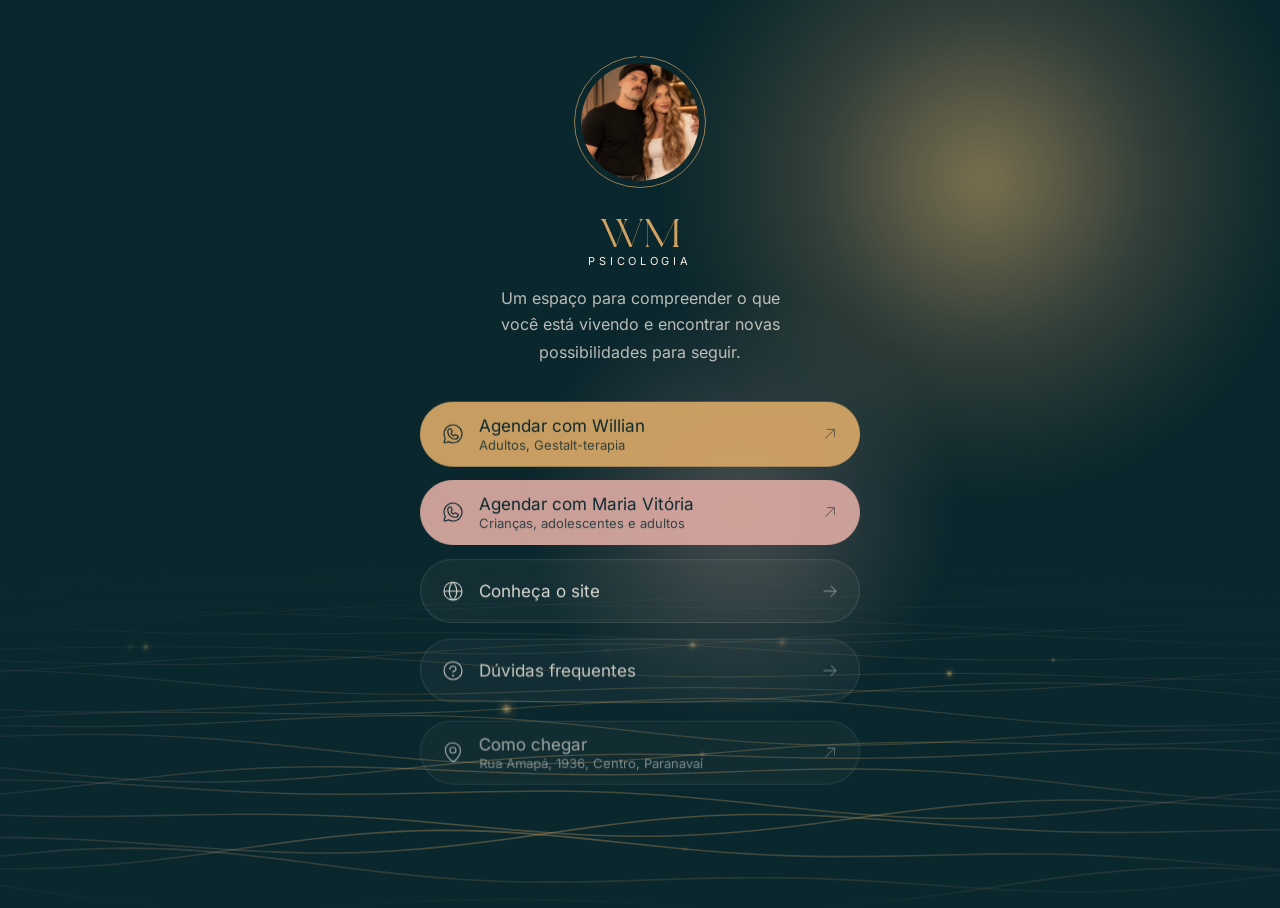
==== commit 5f6eb2e8: "Padroniza a mensagem inicial em todos os links de WhatsApp Inclui os links do rodapé, que abriam a c" ====
--- a/links/index.html
+++ b/links/index.html
@@ -92,12 +92,12 @@
       <p class="bio__tag">Um espaço para compreender o que você está vivendo e encontrar novas possibilidades para seguir.</p>
 
       <div class="bio__links">
-        <a class="bio-link bio-link--will" href="https://wa.me/5544998460313?text=Ol%C3%A1%2C%20Willian!%20Vim%20pelo%20site%20da%20WM%20Psicologia%20e%20gostaria%20de%20agendar%20uma%20conversa." target="_blank" rel="noopener">
+        <a class="bio-link bio-link--will" href="https://wa.me/5544998460313?text=Ol%C3%A1%2C%20Willian%21%20Estou%20entrando%20em%20contato%20atrav%C3%A9s%20do%20site%20da%20WM%20Psicologia%20e%20gostaria%20de%20agendar%20uma%20conversa." target="_blank" rel="noopener">
           <svg class="icon" aria-hidden="true"><use href="#i-wa"/></svg>
           <span>Agendar com Willian<small>Adultos, Gestalt-terapia</small></span>
           <svg class="icon" aria-hidden="true"><use href="#i-arrow-ur"/></svg>
         </a>
-        <a class="bio-link bio-link--mavi" href="https://wa.me/5544991788720?text=Ol%C3%A1%2C%20Maria%20Vit%C3%B3ria!%20Vim%20pelo%20site%20da%20WM%20Psicologia%20e%20gostaria%20de%20agendar%20uma%20conversa." target="_blank" rel="noopener">
+        <a class="bio-link bio-link--mavi" href="https://wa.me/5544991788720?text=Ol%C3%A1%2C%20Maria%20Vit%C3%B3ria%21%20Estou%20entrando%20em%20contato%20atrav%C3%A9s%20do%20site%20da%20WM%20Psicologia%20e%20gostaria%20de%20agendar%20uma%20conversa." target="_blank" rel="noopener">
           <svg class="icon" aria-hidden="true"><use href="#i-wa"/></svg>
           <span>Agendar com Maria Vitória<small>Crianças, adolescentes e adultos</small></span>
           <svg class="icon" aria-hidden="true"><use href="#i-arrow-ur"/></svg>
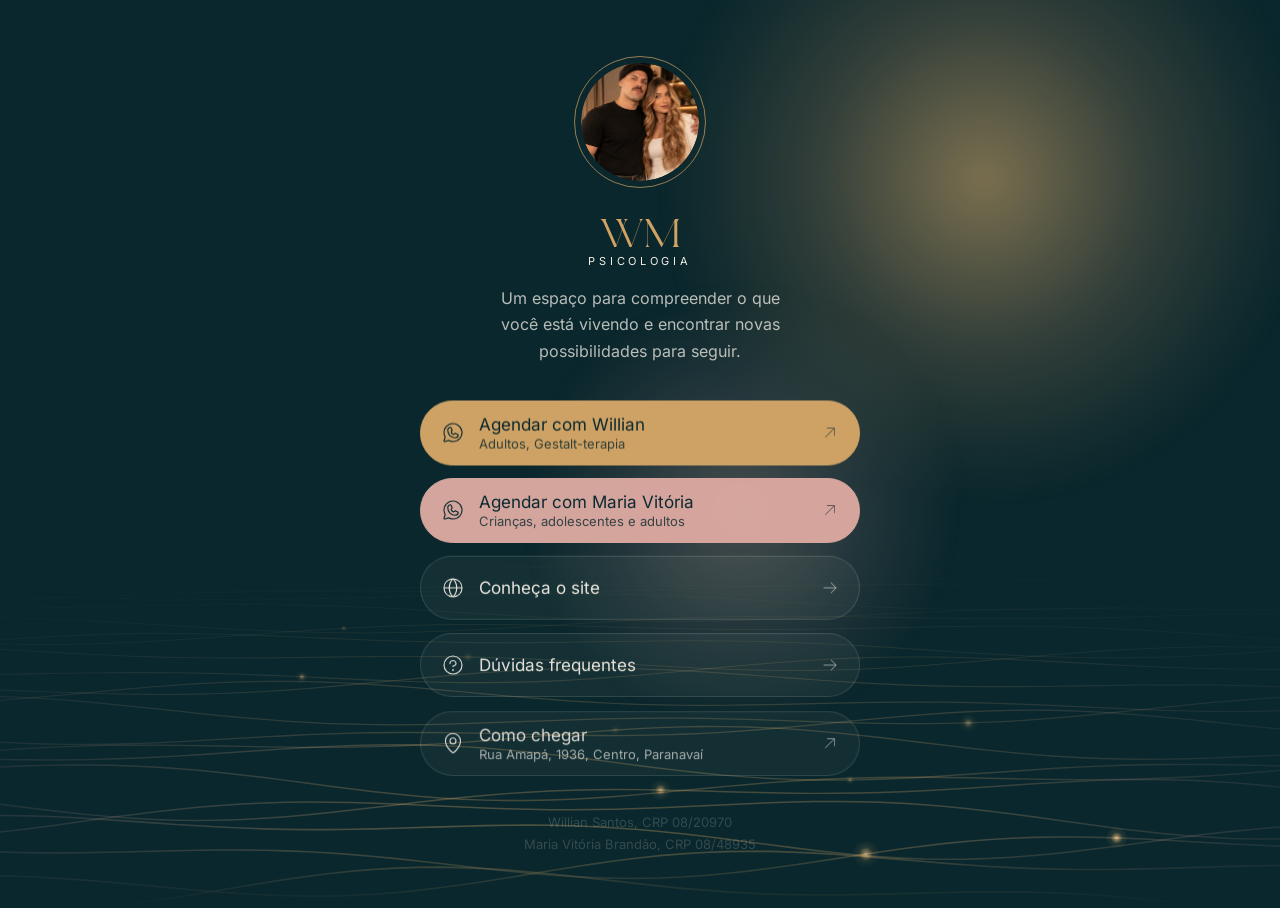
==== commit 65816f85: "Remove espaço extra acima do topo em navegadores Android Alguns navegadores reportavam safe-area-ins" ====
--- a/links/index.html
+++ b/links/index.html
@@ -2,7 +2,7 @@
 <html lang="pt-BR">
 <head>
   <meta charset="utf-8">
-  <meta name="viewport" content="width=device-width, initial-scale=1, viewport-fit=cover">
+  <meta name="viewport" content="width=device-width, initial-scale=1">
   <title>Links | WM Psicologia</title>
   <meta name="description" content="Agende com Willian Santos ou Maria Vitória Brandão pelo WhatsApp, conheça o site e veja como chegar à WM Psicologia em Paranavaí.">
   <meta name="theme-color" content="#0a272d">
--- a/assets/css/style.css
+++ b/assets/css/style.css
@@ -154,7 +154,7 @@
 
 /* ---------- Header ---------- */
 .site-header {
-  position: fixed; inset: 0 0 auto 0; z-index: 50; height: calc(var(--header-h) + env(safe-area-inset-top, 0px)); padding-top: env(safe-area-inset-top, 0px);
+  position: fixed; inset: 0 0 auto 0; z-index: 50; height: var(--header-h);
   display: flex; align-items: center; color: var(--on-dark);
   transition: background-color 0.4s var(--ease), box-shadow 0.4s var(--ease);
 }
@@ -173,7 +173,7 @@
 .hero__grid { display: grid; grid-template-columns: 1.08fr 0.92fr; gap: clamp(40px, 6vw, 96px); align-items: center; }
 .hero h1 { max-width: 13ch; }
 .hero__sub { margin: 28px 0 40px; max-width: 34ch; color: var(--on-dark-muted); }
-.hero__actions { display: flex; flex-wrap: wrap; align-items: center; gap: 16px 28px; }
+.hero__actions { display: flex; flex-wrap: wrap; align-items: center; gap: 36px 56px; }
 .hero__actions .text-link { color: var(--on-dark); }
 .hero__media { position: relative; justify-self: end; width: min(100%, 470px); }
 .arch { position: relative; border-radius: 999px 999px var(--radius-lg) var(--radius-lg); overflow: hidden; aspect-ratio: 770 / 940; background: var(--ink-800); }
@@ -222,14 +222,17 @@
 /* ---------- Professionals ---------- */
 .pros__head { max-width: 680px; margin-bottom: clamp(48px, 6vw, 80px); }
 .pros__head p { margin-top: 18px; }
-.pros__grid { display: grid; grid-template-columns: 1fr 1fr; gap: clamp(24px, 3vw, 40px); align-items: start; }
-.pro { border-radius: var(--radius-lg); overflow: hidden; display: flex; flex-direction: column; }
+.pros__grid { display: grid; grid-template-columns: 1fr; gap: clamp(24px, 3vw, 40px); }
+.pro { border-radius: var(--radius-lg); overflow: hidden; display: grid; grid-template-columns: minmax(0, 0.82fr) minmax(0, 1.18fr); }
 .pro--will { background: var(--ink); color: var(--on-dark); }
-.pro--mavi { background: var(--rose-soft); color: var(--tinta); margin-top: clamp(0px, 6vw, 88px); }
-.pro__photo { aspect-ratio: 4 / 5; overflow: hidden; }
-.pro__photo img { width: 100%; height: 100%; object-fit: cover; transition: transform 1.2s var(--ease); }
+.pro--mavi { background: var(--rose-soft); color: var(--tinta); grid-template-columns: minmax(0, 1.18fr) minmax(0, 0.82fr); }
+.pro--mavi .pro__photo { order: 2; }
+.pro__photo { position: relative; min-height: 520px; overflow: hidden; }
+.pro__photo img { position: absolute; inset: 0; width: 100%; height: 100%; object-fit: cover; transition: transform 1.2s var(--ease); }
+.pro--will .pro__photo img { object-position: 50% 30%; }
+.pro--mavi .pro__photo img { object-position: 50% 22%; }
 .pro:hover .pro__photo img { transform: scale(1.03); }
-.pro__body { padding: clamp(28px, 3.4vw, 44px); display: flex; flex-direction: column; gap: 22px; }
+.pro__body { padding: clamp(32px, 4.4vw, 64px); display: flex; flex-direction: column; justify-content: center; gap: 24px; }
 .pro__top { display: flex; justify-content: space-between; align-items: flex-start; gap: 16px; }
 .pro__name { font-size: clamp(1.75rem, 2.6vw, 2.25rem); }
 .pro__crp { margin-top: 8px; font-size: 0.875rem; letter-spacing: 0.04em; }
@@ -238,12 +241,12 @@
 .pro__symbol { width: 56px; height: auto; flex: none; opacity: 0.95; }
 .pro__bio { margin: 0; font-size: 1.0625rem; }
 .pro--will .pro__bio { color: var(--on-dark-muted); }
-.pro__facts { display: grid; gap: 0; }
-.pro__facts div { display: grid; grid-template-columns: 120px 1fr; gap: 16px; padding: 14px 0; font-size: 0.96rem; }
-.pro__facts div + div { border-top: 1px solid; }
-.pro--will .pro__facts div + div { border-color: var(--on-dark-faint); }
-.pro--mavi .pro__facts div + div { border-color: rgba(67, 57, 58, 0.14); }
-.pro__facts dt { opacity: 0.7; }
+.pro__facts { display: grid; grid-template-columns: 1fr 1fr; column-gap: 32px; }
+.pro__facts div { display: grid; gap: 4px; padding: 14px 0; font-size: 0.96rem; border-top: 1px solid; }
+.pro__facts div:has(.plans), .pro--mavi .pro__facts div:first-child { grid-column: 1 / -1; }
+.pro--will .pro__facts div { border-color: var(--on-dark-faint); }
+.pro--mavi .pro__facts div { border-color: rgba(67, 57, 58, 0.14); }
+.pro__facts dt { opacity: 0.7; font-size: 0.8125rem; letter-spacing: 0.02em; }
 .pro__facts dd { margin: 0; }
 .plans { display: flex; flex-wrap: wrap; gap: 6px; margin-top: 10px; }
 .plans li { font-size: 0.8125rem; padding: 4px 11px; border-radius: var(--pill); background: rgba(255, 255, 255, 0.55); border: 1px solid rgba(67, 57, 58, 0.12); }
@@ -316,10 +319,9 @@
 .site-footer li { margin-bottom: 10px; }
 .site-footer a { text-decoration: none; transition: color 0.3s; }
 .site-footer a:hover { color: var(--gold); }
-.footer__bottom { margin-top: 56px; padding-top: 24px; border-top: 1px solid var(--on-dark-faint); display: flex; flex-wrap: wrap; justify-content: space-between; gap: 12px; font-size: 0.8125rem; }
-
-/* ---------- Mobile sticky WhatsApp bar ---------- */
-.mobile-bar { display: none; }
+.footer__bottom { margin-top: 56px; padding-top: 24px; border-top: 1px solid var(--on-dark-faint); display: flex; flex-wrap: wrap; justify-content: space-between; align-items: center; gap: 16px; font-size: 0.8125rem; }
+.footer__credit { display: inline-flex; }
+.footer__credit img { height: 40px; width: auto; }
 
 @media (prefers-reduced-motion: reduce) {
   html { scroll-behavior: auto; }
@@ -329,7 +331,6 @@
 /* ---------- Responsive ---------- */
 @media (max-width: 1100px) {
   .when__grid { grid-template-columns: repeat(2, 1fr); }
-  .pro__facts div { grid-template-columns: 100px 1fr; }
 }
 
 @media (max-width: 900px) {
@@ -341,8 +342,12 @@
   .hero .rings { display: none; }
   .approach__grid, .place__grid, .faq__grid { grid-template-columns: 1fr; }
   .approach__intro, .faq__intro { position: static; }
-  .pros__grid { grid-template-columns: 1fr; max-width: 560px; margin: 0 auto; }
-  .pro--mavi { margin-top: 0; }
+  .pros__grid { max-width: 560px; margin: 0 auto; }
+  .pro, .pro--mavi { grid-template-columns: 1fr; }
+  .pro--mavi .pro__photo { order: 0; }
+  .pro__photo { min-height: 0; aspect-ratio: 1 / 1; }
+  .pro .pro__photo img { object-position: 50% 0%; }
+  .pro--will .pro__photo img { object-position: 50% 30%; }
   .steps { grid-template-columns: 1fr; gap: 40px; }
   .steps__line { top: 0; bottom: 0; left: 34px; right: auto; width: 1px; height: auto; }
   .steps__fill { background: linear-gradient(180deg, var(--gold), var(--rose)); transform-origin: top; }
@@ -356,26 +361,16 @@
 
 @media (max-width: 640px) {
   body { font-size: 1rem; }
-  .site-footer { padding-bottom: calc(116px + env(safe-area-inset-bottom)); }
-  .nav .btn { display: none; }
+  .nav .btn { min-height: 38px; padding: 0 14px; font-size: 0.8125rem; }
   .hero__actions .btn { width: 100%; }
   .when__grid { grid-template-columns: 1fr; }
   .when__grid li { padding: 20px 0 24px; }
   .empathy__body { margin-top: 40px; }
-  .pro__facts div { grid-template-columns: 1fr; gap: 2px; }
+  .pro__facts { grid-template-columns: 1fr; }
   .place__actions .btn { flex: 1 1 100%; }
   .faq__answer { padding-right: 0; }
   .choice { padding: 26px; }
   .footer__grid { grid-template-columns: 1fr; }
-
-  .mobile-bar {
-    display: grid; grid-template-columns: 1fr 1fr; gap: 8px;
-    position: fixed; left: 0; right: 0; bottom: 0; z-index: 60;
-    padding: 10px 12px calc(10px + env(safe-area-inset-bottom));
-    background: rgba(7, 30, 35, 0.94); -webkit-backdrop-filter: blur(14px); backdrop-filter: blur(14px);
-    box-shadow: 0 -1px 0 var(--on-dark-faint);
-  }
-  .mobile-bar .btn { min-height: 48px; padding: 0 12px; font-size: 0.9375rem; gap: 8px; }
 }
 
 
@@ -461,7 +456,7 @@
 
 /* ---------- Convite final: ponte e spotlight ---------- */
 .bridge--final { width: 128px; height: auto; margin: 0 auto 36px; }
-.choice { position: relative; overflow: hidden; }
+.choice { position: relative; }
 .choice::before {
   content: ""; position: absolute; inset: 0; border-radius: inherit; pointer-events: none;
   background: radial-gradient(360px circle at var(--mx, 50%) var(--my, 0%), rgba(209, 163, 100, 0.18), transparent 65%);
@@ -491,3 +486,102 @@
 @media (max-width: 900px) {
   .river { height: 38%; }
 }
+
+
+/* =========================================================
+   Botão aura (agendamento)
+   Corpo em pílula com bordas desfocadas, degradê interno e
+   bolhas de luz que orbitam devagar formando um halo.
+   ========================================================= */
+.aura--gold {
+  --aura-edge: #d1a364; --aura-mid: #eeba73; --aura-core: #f5dabf;
+  --aura-top: #faefe4; --aura-bottom: #d9a8a0;
+  --aura-b1: #d1a364; --aura-b2: #eeba73; --aura-b3: #d9a8a0;
+  --aura-glow: rgba(209, 163, 100, 0.55);
+}
+.aura--rose {
+  --aura-edge: #d9a8a0; --aura-mid: #e6c0b8; --aura-core: #f4e2dc;
+  --aura-top: #faefe4; --aura-bottom: #aec4ca;
+  --aura-b1: #d9a8a0; --aura-b2: #aec4ca; --aura-b3: #e6c0b8;
+  --aura-glow: rgba(217, 168, 160, 0.55);
+}
+.btn.btn--aura, .btn.btn--aura:hover {
+  background: transparent; color: var(--ink); box-shadow: none;
+  overflow: visible; font-weight: 600; padding: 0 30px;
+  text-shadow: 0 1px 0 rgba(255, 250, 240, 0.35);
+}
+.btn.btn--aura::after { display: none; }
+.aura {
+  position: absolute; inset: 0; z-index: -1; border-radius: inherit; pointer-events: none;
+  transition: transform 0.6s var(--ease);
+}
+/* corpo */
+.aura::before {
+  content: ""; position: absolute; inset: 0; border-radius: inherit;
+  background: linear-gradient(90deg, var(--aura-edge) 0%, var(--aura-mid) 20%, var(--aura-core) 50%, var(--aura-mid) 80%, var(--aura-edge) 100%);
+  box-shadow: 0 0 22px 3px var(--aura-glow);
+  filter: blur(2.5px);
+}
+/* luz interna: claro no topo, tom frio embaixo */
+.aura::after {
+  content: ""; position: absolute; inset: 4% 8%; border-radius: inherit;
+  background:
+    radial-gradient(50% 62% at 46% 16%, var(--aura-top) 0%, transparent 72%),
+    radial-gradient(38% 60% at 56% 100%, var(--aura-bottom) 0%, transparent 72%);
+  filter: blur(3px);
+  animation: aura-sheen 7s ease-in-out infinite alternate;
+  will-change: transform;
+}
+/* bolhas do halo */
+.aura i {
+  position: absolute; z-index: -1; left: 24%; top: -12%; width: 52%; height: 124%;
+  border-radius: 50%; background: var(--aura-b1); filter: blur(12px); opacity: 0.85;
+  animation: aura-a 9s ease-in-out infinite; will-change: transform;
+  transition: opacity 0.5s var(--ease);
+}
+.aura i:nth-child(2) { background: var(--aura-b2); width: 44%; animation-name: aura-b; animation-duration: 11s; animation-delay: -3s; }
+.aura i:nth-child(3) { background: var(--aura-b3); width: 40%; opacity: 0.7; animation-name: aura-c; animation-duration: 13s; animation-delay: -6s; }
+
+/* hover só em quem tem mouse */
+@media (hover: hover) {
+  .btn--aura:hover .aura { transform: scale(1.045); }
+  .btn--aura:hover .aura i { opacity: 1; }
+  .btn--aura:hover .aura i:nth-child(1) { animation-duration: 5s; }
+}
+.btn--aura:active .aura { transform: scale(0.98); }
+.btn--aura:focus-visible { outline-offset: 8px; }
+
+@keyframes aura-a {
+  0%, 100% { transform: translate(-50%, -12%) scale(1); }
+  25% { transform: translate(34%, -18%) scale(1.1); }
+  50% { transform: translate(56%, 8%) scale(0.92); }
+  75% { transform: translate(-22%, 16%) scale(1.06); }
+}
+@keyframes aura-b {
+  0%, 100% { transform: translate(52%, 12%) scale(1); }
+  30% { transform: translate(-8%, 18%) scale(1.12); }
+  60% { transform: translate(-60%, -8%) scale(0.95); }
+  80% { transform: translate(12%, -17%) scale(1.08); }
+}
+@keyframes aura-c {
+  0%, 100% { transform: translate(0%, -18%) scale(0.9); }
+  35% { transform: translate(-62%, 10%) scale(1.08); }
+  70% { transform: translate(60%, 14%) scale(1); }
+}
+@keyframes aura-sheen {
+  0% { transform: translateX(-7%); }
+  100% { transform: translateX(7%); }
+}
+
+@media (prefers-reduced-motion: reduce) {
+  .aura::after, .aura i { animation: none !important; }
+}
+
+/* sobre o card claro da Mavi o rosé precisa de mais corpo para se destacar */
+.pro--mavi .aura--rose {
+  --aura-edge: #c98b82; --aura-mid: #d9a49c; --aura-core: #f1d8d1;
+  --aura-b1: #c98b82; --aura-b3: #d9a49c;
+  --aura-glow: rgba(170, 100, 92, 0.42);
+}
+
+.choice__head img[src*="willian"] { object-position: 50% 30%; }
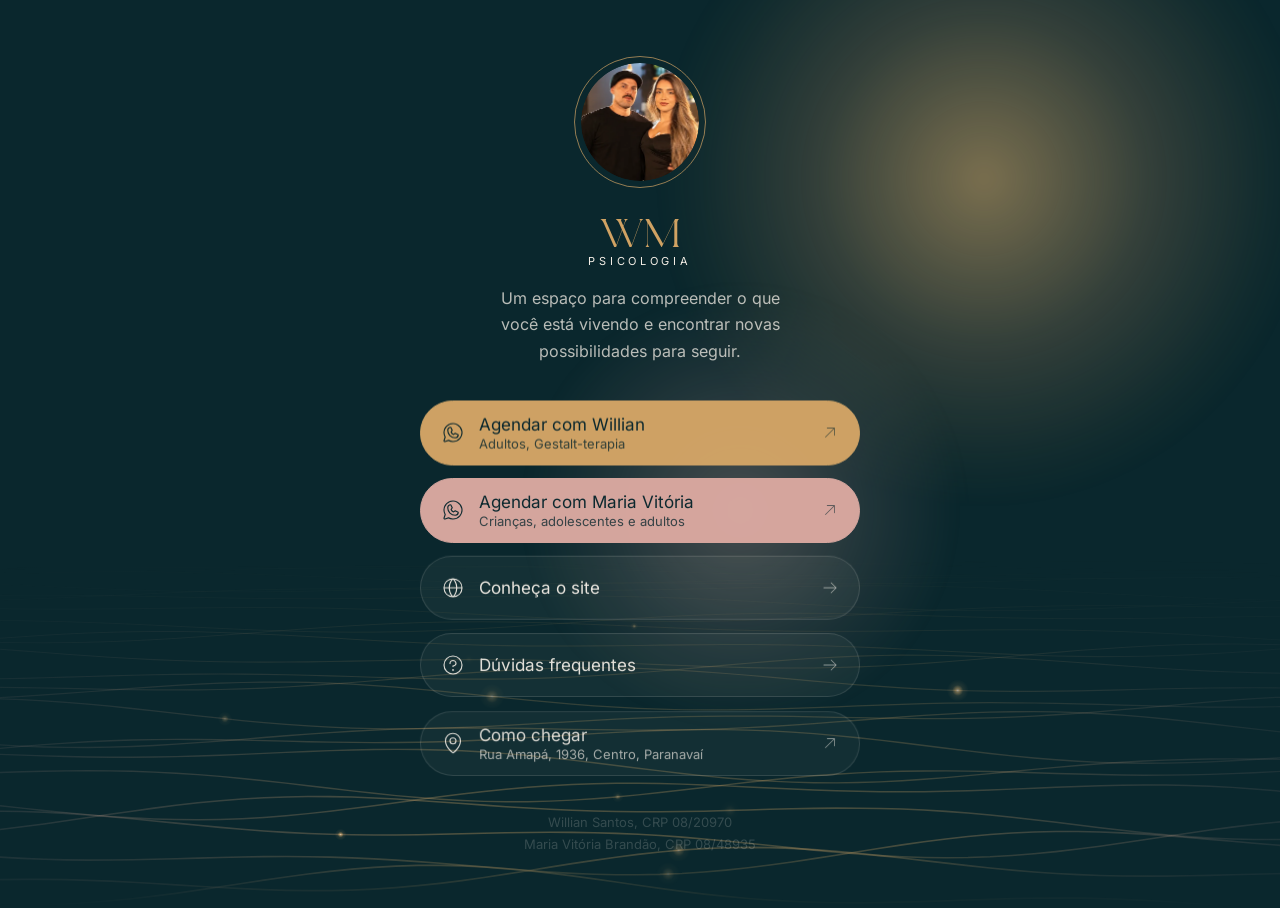
==== commit 25458040: "Nova foto do casal no hero, na página de links e na imagem de compartilhamento Recorte em arco 770x9" ====
--- a/links/index.html
+++ b/links/index.html
@@ -12,7 +12,7 @@
   <meta property="og:title" content="WM Psicologia">
   <meta property="og:description" content="Psicoterapia presencial em Paranavaí e online.">
   <meta property="og:url" content="https://wmpsicologia.com.br/links/">
-  <meta property="og:image" content="https://wmpsicologia.com.br/assets/img/og-image.jpg">
+  <meta property="og:image" content="https://wmpsicologia.com.br/assets/img/og-image.jpg?v=2">
   <link rel="icon" type="image/png" sizes="48x48" href="../favicon-48.png">
   <link rel="apple-touch-icon" href="../apple-touch-icon.png">
   <link rel="preload" href="../assets/fonts/aleiakids.woff2" as="font" type="font/woff2" crossorigin>
@@ -83,7 +83,7 @@
     <div class="bio__inner">
       <div class="bio__photo">
         <svg class="bio__ring" viewBox="0 0 132 132" aria-hidden="true" focusable="false"><circle cx="66" cy="66" r="65.5"/></svg>
-        <div><img src="../assets/img/duo-arch-sm.webp" width="480" height="586" alt="Willian Santos e Maria Vitória Brandão"></div>
+        <div><img src="../assets/img/duo-arch-sm.webp?v=2" width="480" height="586" alt="Willian Santos e Maria Vitória Brandão"></div>
       </div>
       <a class="brand" href="../" aria-label="WM Psicologia, página inicial">
         <span class="brand__wm">WM</span>
--- a/assets/css/style.css
+++ b/assets/css/style.css
@@ -250,7 +250,8 @@
 .pro__facts dd { margin: 0; }
 .plans { display: flex; flex-wrap: wrap; gap: 6px; margin-top: 10px; }
 .plans li { font-size: 0.8125rem; padding: 4px 11px; border-radius: var(--pill); background: rgba(255, 255, 255, 0.55); border: 1px solid rgba(67, 57, 58, 0.12); }
-.pro .btn { align-self: flex-start; margin-top: 6px; }
+.pro .btn { align-self: stretch; width: 100%; margin-top: 6px; }
+@media (hover: hover) { .pro .btn--aura:hover .aura { transform: scale(1.015); } }
 .pro--mavi .btn--rose { background: var(--tinta); color: var(--sand); }
 .pro--mavi .btn--rose:hover { background: #564a4b; box-shadow: 0 10px 30px -14px rgba(67, 57, 58, 0.6); }
 
@@ -513,7 +514,7 @@
 .btn.btn--aura::after { display: none; }
 .aura {
   position: absolute; inset: 0; z-index: -1; border-radius: inherit; pointer-events: none;
-  transition: transform 0.6s var(--ease);
+  transition: transform 0.9s var(--ease);
 }
 /* corpo */
 .aura::before {
@@ -537,7 +538,7 @@
   position: absolute; z-index: -1; left: 24%; top: -12%; width: 52%; height: 124%;
   border-radius: 50%; background: var(--aura-b1); filter: blur(12px); opacity: 0.85;
   animation: aura-a 9s ease-in-out infinite; will-change: transform;
-  transition: opacity 0.5s var(--ease);
+  transition: opacity 0.9s var(--ease);
 }
 .aura i:nth-child(2) { background: var(--aura-b2); width: 44%; animation-name: aura-b; animation-duration: 11s; animation-delay: -3s; }
 .aura i:nth-child(3) { background: var(--aura-b3); width: 40%; opacity: 0.7; animation-name: aura-c; animation-duration: 13s; animation-delay: -6s; }
@@ -546,7 +547,7 @@
 @media (hover: hover) {
   .btn--aura:hover .aura { transform: scale(1.045); }
   .btn--aura:hover .aura i { opacity: 1; }
-  .btn--aura:hover .aura i:nth-child(1) { animation-duration: 5s; }
+  /* a aceleração das bolhas no hover é feita no main.js (playbackRate), de forma gradual */
 }
 .btn--aura:active .aura { transform: scale(0.98); }
 .btn--aura:focus-visible { outline-offset: 8px; }
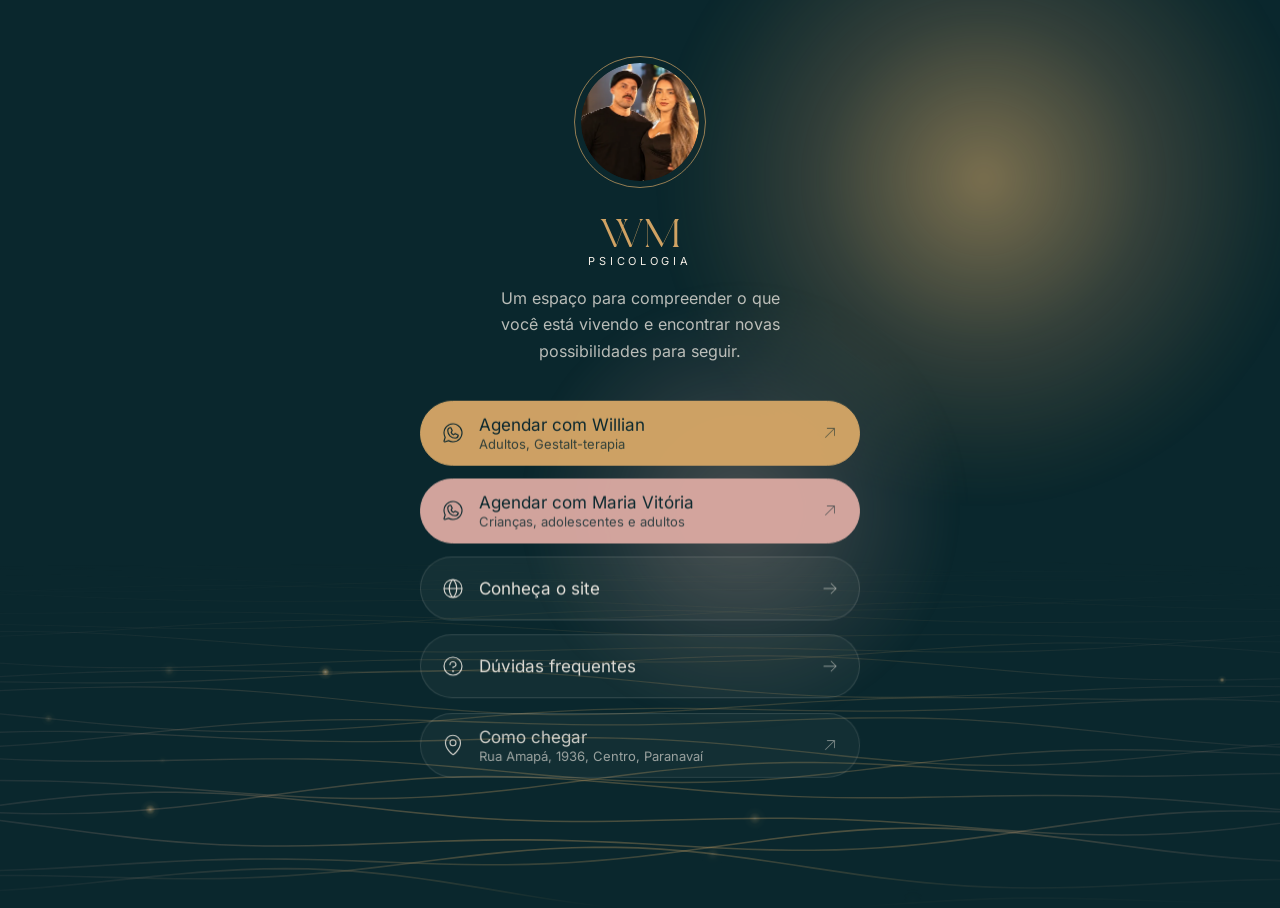
==== commit 01bedf61: "Página "Em breve" como home provisória; landing movida para /site/ A home do domínio passa a ser uma" ====
--- a/links/index.html
+++ b/links/index.html
@@ -85,7 +85,7 @@
         <svg class="bio__ring" viewBox="0 0 132 132" aria-hidden="true" focusable="false"><circle cx="66" cy="66" r="65.5"/></svg>
         <div><img src="../assets/img/duo-arch-sm.webp?v=2" width="480" height="586" alt="Willian Santos e Maria Vitória Brandão"></div>
       </div>
-      <a class="brand" href="../" aria-label="WM Psicologia, página inicial">
+      <a class="brand" href="../site/" aria-label="WM Psicologia, página inicial">
         <span class="brand__wm">WM</span>
         <span class="brand__sub">Psicologia</span>
       </a>
@@ -102,12 +102,12 @@
           <span>Agendar com Maria Vitória<small>Crianças, adolescentes e adultos</small></span>
           <svg class="icon" aria-hidden="true"><use href="#i-arrow-ur"/></svg>
         </a>
-        <a class="bio-link" href="../">
+        <a class="bio-link" href="../site/">
           <svg class="icon" aria-hidden="true"><use href="#i-globe"/></svg>
           <span>Conheça o site</span>
           <svg class="icon" aria-hidden="true"><use href="#i-arrow"/></svg>
         </a>
-        <a class="bio-link" href="../#duvidas">
+        <a class="bio-link" href="../site/#duvidas">
           <svg class="icon" aria-hidden="true"><use href="#i-question"/></svg>
           <span>Dúvidas frequentes</span>
           <svg class="icon" aria-hidden="true"><use href="#i-arrow"/></svg>
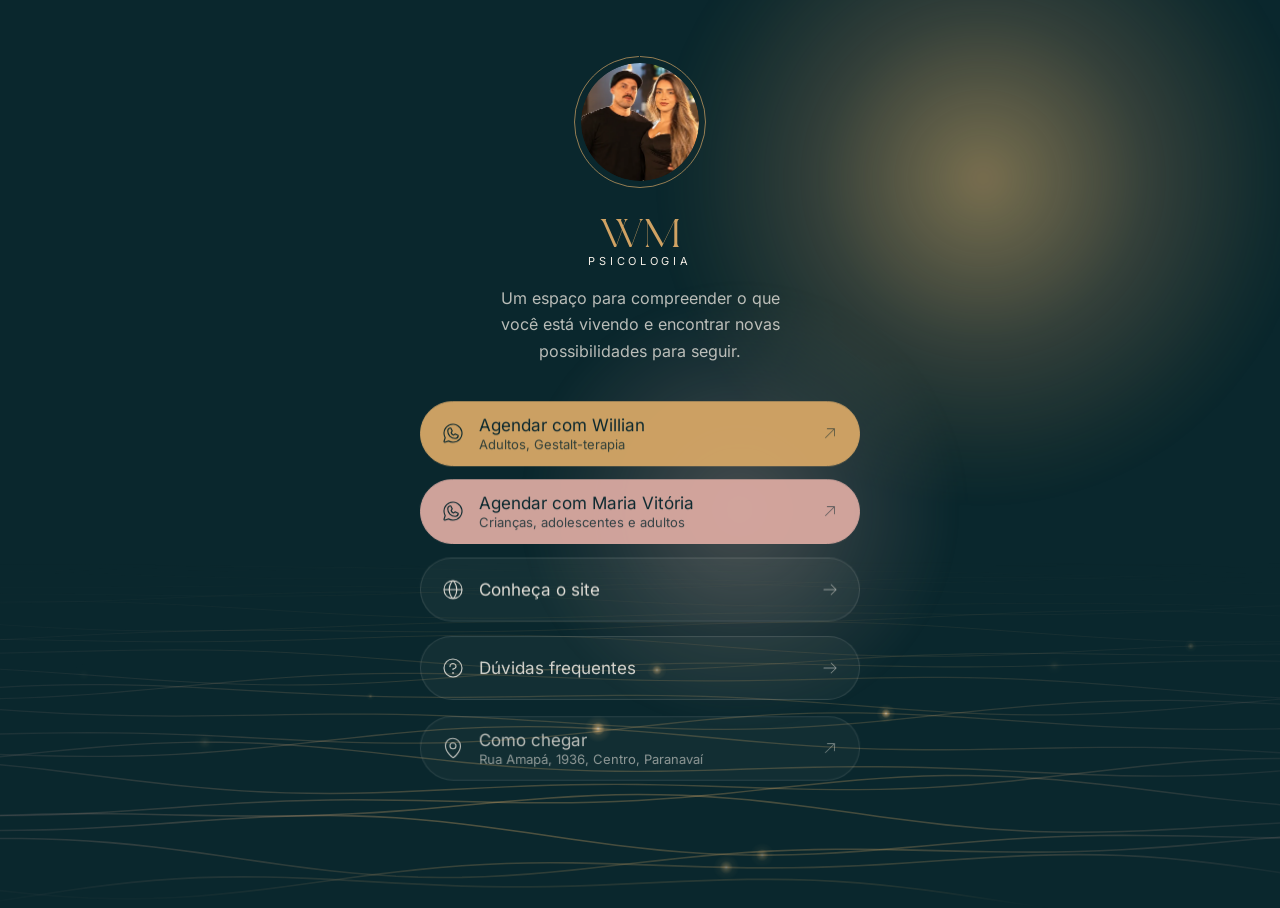
==== commit 1ef67cfb: "Lançamento: landing volta a ser a home oficial do domínio A página "Em breve" sai do ar e a landing " ====
--- a/links/index.html
+++ b/links/index.html
@@ -85,7 +85,7 @@
         <svg class="bio__ring" viewBox="0 0 132 132" aria-hidden="true" focusable="false"><circle cx="66" cy="66" r="65.5"/></svg>
         <div><img src="../assets/img/duo-arch-sm.webp?v=2" width="480" height="586" alt="Willian Santos e Maria Vitória Brandão"></div>
       </div>
-      <a class="brand" href="../site/" aria-label="WM Psicologia, página inicial">
+      <a class="brand" href="../" aria-label="WM Psicologia, página inicial">
         <span class="brand__wm">WM</span>
         <span class="brand__sub">Psicologia</span>
       </a>
@@ -102,12 +102,12 @@
           <span>Agendar com Maria Vitória<small>Crianças, adolescentes e adultos</small></span>
           <svg class="icon" aria-hidden="true"><use href="#i-arrow-ur"/></svg>
         </a>
-        <a class="bio-link" href="../site/">
+        <a class="bio-link" href="../">
           <svg class="icon" aria-hidden="true"><use href="#i-globe"/></svg>
           <span>Conheça o site</span>
           <svg class="icon" aria-hidden="true"><use href="#i-arrow"/></svg>
         </a>
-        <a class="bio-link" href="../site/#duvidas">
+        <a class="bio-link" href="../#duvidas">
           <svg class="icon" aria-hidden="true"><use href="#i-question"/></svg>
           <span>Dúvidas frequentes</span>
           <svg class="icon" aria-hidden="true"><use href="#i-arrow"/></svg>
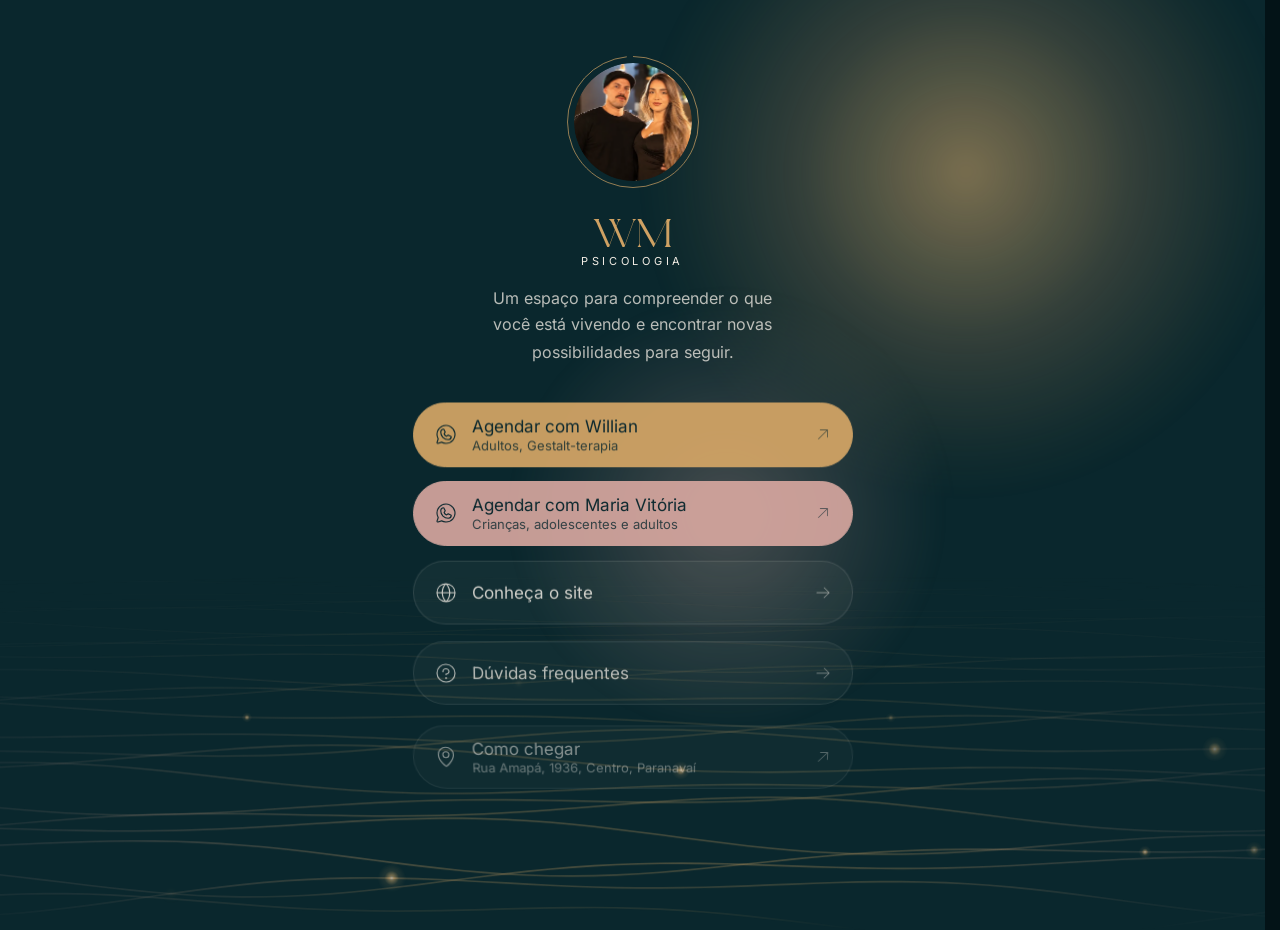
==== commit 22963ecc: "Página /privacidade e link no rodapé de todas as páginas Nova Política de Privacidade (cookies e cli" ====
--- a/links/index.html
+++ b/links/index.html
@@ -119,7 +119,7 @@
         </a>
       </div>
 
-      <p class="bio__foot">Willian Santos, CRP 08/20970<br>Maria Vitória Brandão, CRP 08/48935</p>
+      <p class="bio__foot">Willian Santos, CRP 08/20970<br>Maria Vitória Brandão, CRP 08/48935<br><a class="bio__legal" href="../privacidade/">Política de Privacidade</a></p>
     </div>
   </main>
   <script src="../assets/js/vendor/gsap.min.js" defer></script>
--- a/assets/css/style.css
+++ b/assets/css/style.css
@@ -66,7 +66,12 @@
 }
 
 *, *::before, *::after { box-sizing: border-box; }
-html { -webkit-text-size-adjust: 100%; scroll-behavior: smooth; scroll-padding-top: calc(var(--header-h) + 16px); }
+html { overflow-y: auto; scrollbar-gutter: stable; /* reserva o espaço da barra: a página não pula quando a abertura libera a rolagem */ -webkit-text-size-adjust: 100%; scroll-behavior: smooth; scroll-padding-top: calc(var(--header-h) + 16px); }
+/* barra de rolagem da marca: trilho no tom da abertura, indicador dourado */
+html { background: var(--ink-950); scrollbar-color: rgba(209, 163, 100, 0.55) var(--ink-950); }
+html::-webkit-scrollbar { width: 12px; background: var(--ink-950); }
+html::-webkit-scrollbar-thumb { background: rgba(209, 163, 100, 0.55); border-radius: 999px; border: 3px solid var(--ink-950); }
+html::-webkit-scrollbar-thumb:hover { background: var(--gold); }
 body {
   margin: 0;
   font-family: var(--sans);
@@ -300,6 +305,8 @@
 
 /* ---------- Final CTA ---------- */
 .final { text-align: center; }
+/* âncoras das seções: param no topo exato da seção, cobrindo a tela com a cor dela */
+main section[id] { scroll-margin-top: calc(-1 * (var(--header-h) + 16px)); }
 .final .h-xl { max-width: 18ch; margin: 0 auto; }
 .final__sub { margin: 24px auto 0; color: var(--on-dark-muted); }
 .choices { display: grid; grid-template-columns: 1fr 1fr; gap: 20px; max-width: 880px; margin: clamp(48px, 6vw, 72px) auto 0; text-align: left; }
@@ -364,6 +371,7 @@
   body { font-size: 1rem; }
   .nav .btn { min-height: 38px; padding: 0 14px; font-size: 0.8125rem; }
   .hero__actions .btn { width: 100%; }
+  .hero__actions .text-link { display: none; } /* hero mais direto no celular: só o agendamento */
   .when__grid { grid-template-columns: 1fr; }
   .when__grid li { padding: 20px 0 24px; }
   .empathy__body { margin-top: 40px; }
@@ -409,7 +417,7 @@
 .intro-screen__word { margin: 0; display: grid; justify-items: center; line-height: 1; }
 .intro-screen__wm { font-family: var(--serif); font-size: 3rem; color: var(--gold); letter-spacing: 0.04em; }
 .intro-screen__sub { margin-top: 10px; font-size: 0.75rem; letter-spacing: 0.5em; text-transform: uppercase; padding-left: 0.5em; }
-.motion.intro body { overflow: hidden; }
+html.motion.intro { overflow: hidden; } /* trava a rolagem durante a abertura, mantendo o espaço da barra */
 
 /* ---------- Rio ---------- */
 .river {
@@ -586,3 +594,10 @@
 }
 
 .choice__head img[src*="willian"] { object-position: 50% 30%; }
+
+/* Link da Política de Privacidade (rodapés e páginas de links) */
+.footer__sep { margin: 0 6px; opacity: 0.5; }
+.site-footer a.footer__legal { text-decoration: underline; text-decoration-color: var(--on-dark-faint); text-underline-offset: 3px; }
+.site-footer a.footer__legal:hover { text-decoration-color: currentColor; }
+.bio__legal { color: inherit; text-underline-offset: 3px; opacity: 0.85; }
+.bio__legal:hover { opacity: 1; }
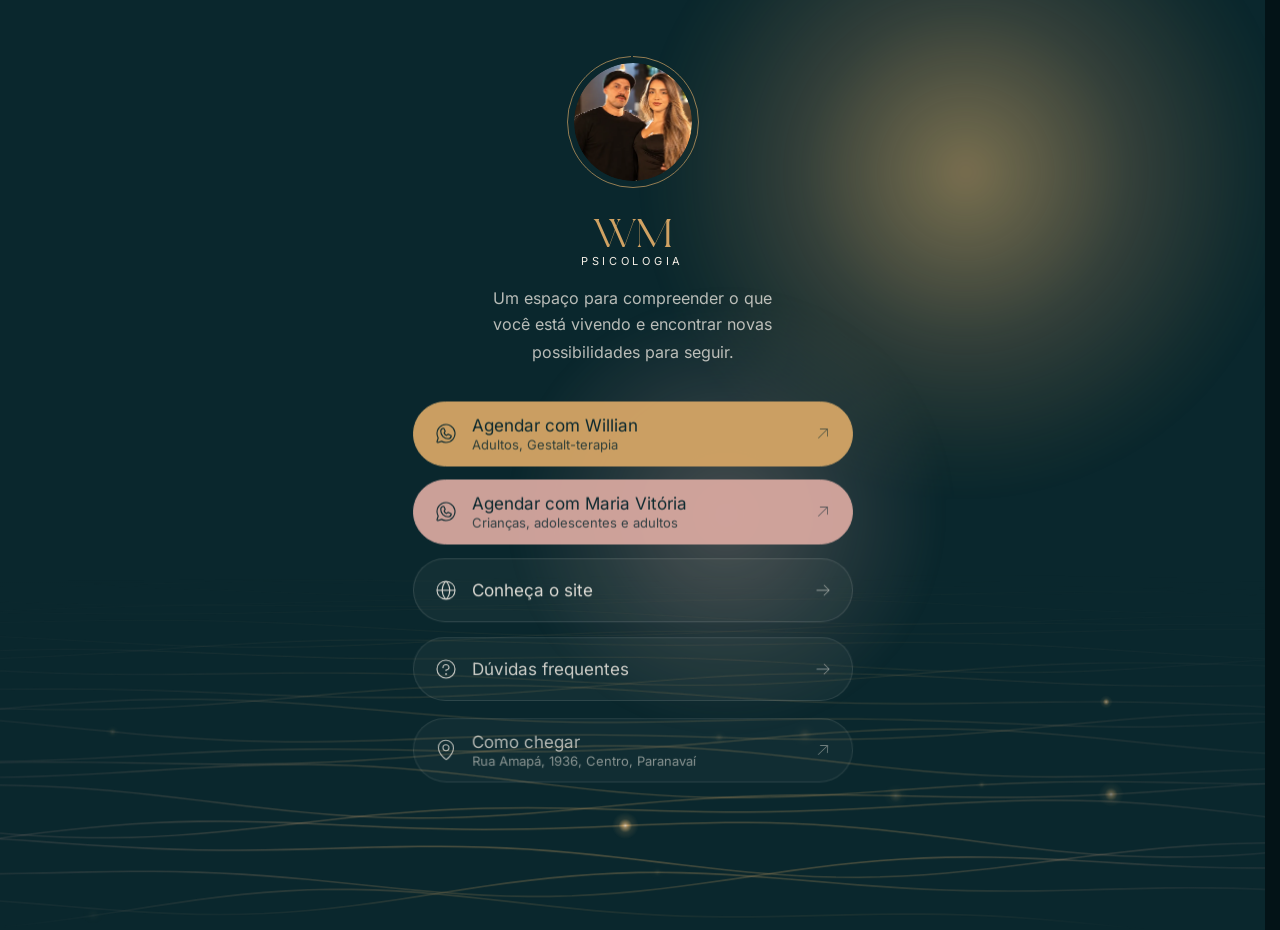
==== commit 2d20806a: "Adiciona tag do Google (GTM-5FRT9K2N) logo após o <head> em todas as páginas Co-Authored-By: Claude " ====
--- a/links/index.html
+++ b/links/index.html
@@ -1,6 +1,13 @@
 <!doctype html>
 <html lang="pt-BR">
 <head>
+  <!-- Google tag -->
+  <script async src="https://www.googletagmanager.com/gtm.js?id=GTM-5FRT9K2N"></script>
+  <script>
+    window.dataLayer = window.dataLayer || [];
+    function gtag(){dataLayer.push(arguments);}
+    gtag('js', new Date());
+  </script>
   <meta charset="utf-8">
   <meta name="viewport" content="width=device-width, initial-scale=1">
   <title>Links | WM Psicologia</title>
